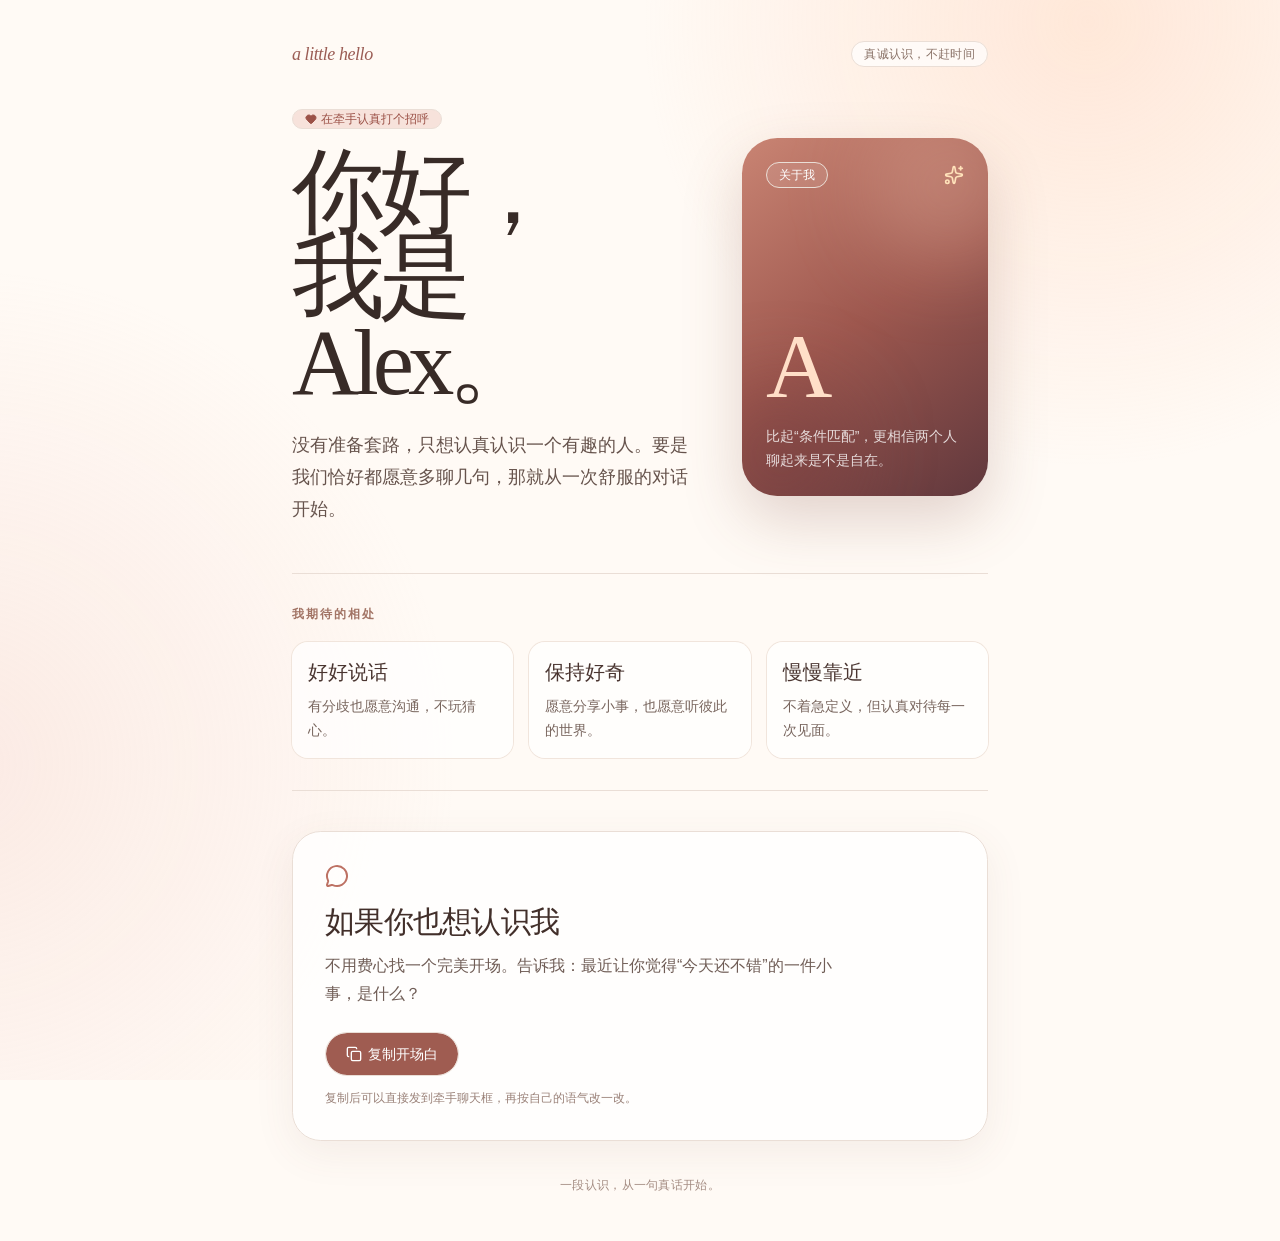
==== index.html @ 7ea87ba0 "Publish site" ====
<!DOCTYPE html><html lang="zh-CN"><head><meta charSet="utf-8"/><meta name="viewport" content="width=device-width, initial-scale=1"/><link rel="stylesheet" href="/_next/static/css/index.6KSo086b.css" data-rsc-css-href="/_next/static/css/index.6KSo086b.css" data-precedence="vite-rsc/importer-resources"/><link rel="modulepreload" fetchPriority="low" href="/_next/static/chunks/index-LUN27gOf.js"/><script src="/_next/static/chunks/rolldown-runtime-C60lm6uB.js" type="module" async=""></script><script src="/_next/static/chunks/framework-D_rUT4EX.js" type="module" async=""></script><link rel="modulepreload" href="/_next/static/chunks/layout-segment-context-BB_pu-b0.js" crossorigin=""/><link rel="modulepreload" href="/_next/static/chunks/page-BzUV1eLa.js" crossorigin=""/><title>认识一下 Alex</title><meta name="description" content="一个认真、轻松的自我介绍。"/><meta property="og:title" content="认识一下 Alex"/><meta property="og:description" content="没有套路，想从一次舒服的对话开始。"/><meta property="og:type" content="website"/><meta property="og:image" content="https://alexso1212.github.io/og.png"/><meta property="og:image:width" content="1726"/><meta property="og:image:height" content="911"/><meta property="og:image:alt" content="认识一下 Alex"/><meta name="twitter:card" content="summary_large_image"/><meta name="twitter:title" content="认识一下 Alex"/><meta name="twitter:description" content="没有套路，想从一次舒服的对话开始。"/><meta name="twitter:image" content="https://alexso1212.github.io/og.png"/><script>Object.assign(((self[Symbol.for("vinext.navigationRuntime")]??={bootstrap:{routeManifest:null},functions:{}}).bootstrap.rsc??={rsc:[]}),{params:{},nav:{"pathname":"/","searchParams":[]}})</script><link rel="modulepreload" href="/_next/static/chunks/index-LUN27gOf.js" />
</head><body><main class="min-h-screen overflow-x-hidden bg-[#fffaf5] text-[#2d2623]"><div class="page-glow" aria-hidden="true"></div><section class="relative mx-auto max-w-[760px] px-5 pb-12 pt-7 sm:px-8 sm:pt-10"><header class="mb-10 flex items-center justify-between"><span class="font-serif text-lg italic tracking-tight text-[#9b5d55]">a little hello</span><span class="rounded-full border border-[#eadbd1] bg-white/70 px-3 py-1 text-xs tracking-wide text-[#8b7368]">真诚认识，不赶时间</span></header><div class="intro-grid items-center gap-10"><div><span data-slot="badge" data-variant="default" class="group/badge inline-flex h-5 w-fit shrink-0 items-center justify-center gap-1 overflow-hidden rounded-4xl border py-0.5 text-xs font-medium whitespace-nowrap transition-all focus-visible:border-ring focus-visible:ring-[3px] focus-visible:ring-ring/50 has-data-[icon=inline-end]:pr-1.5 has-data-[icon=inline-start]:pl-1.5 aria-invalid:border-destructive aria-invalid:ring-destructive/20 dark:aria-invalid:ring-destructive/40 [&amp;&gt;svg]:pointer-events-none [&amp;&gt;svg]:size-3! [a]:hover:bg-primary/80 mb-5 border-[#e9d1c6] bg-[#f7e2db] px-3 text-[#9b5147] shadow-none hover:bg-[#f7e2db]"><svg xmlns="http://www.w3.org/2000/svg" width="24" height="24" viewBox="0 0 24 24" fill="none" stroke="currentColor" stroke-width="2" stroke-linecap="round" stroke-linejoin="round" class="lucide lucide-heart size-3 fill-current" aria-hidden="true"><path d="M2 9.5a5.5 5.5 0 0 1 9.591-3.676.56.56 0 0 0 .818 0A5.49 5.49 0 0 1 22 9.5c0 2.29-1.5 4-3 5.5l-5.492 5.313a2 2 0 0 1-3 .019L5 15c-1.5-1.5-3-3.2-3-5.5"></path></svg> 在牵手认真打个招呼</span><h1 class="font-serif text-[clamp(3.2rem,11vw,5.8rem)] leading-[0.92] tracking-[-0.065em] text-[#382b27]">你好，<br/>我是 Alex。</h1><p class="mt-6 max-w-md text-[17px] leading-8 text-[#66534c] sm:text-lg">没有准备套路，只想认真认识一个有趣的人。要是我们恰好都愿意多聊几句，那就从一次舒服的对话开始。</p></div><aside class="portrait-card relative mx-auto w-full max-w-[310px] overflow-hidden rounded-[2.2rem] p-6 text-white shadow-[0_24px_60px_rgba(123,71,59,0.22)]"><div class="absolute -right-10 -top-8 size-40 rounded-full bg-[#ffd4bc]/25 blur-2xl"></div><div class="absolute -bottom-8 -left-8 size-36 rounded-full bg-[#743b3c]/40 blur-2xl"></div><div class="relative flex min-h-[310px] flex-col justify-between"><div class="flex items-center justify-between"><span class="rounded-full border border-white/25 bg-white/10 px-3 py-1 text-xs">关于我</span><svg xmlns="http://www.w3.org/2000/svg" width="24" height="24" viewBox="0 0 24 24" fill="none" stroke="currentColor" stroke-width="2" stroke-linecap="round" stroke-linejoin="round" class="lucide lucide-sparkles size-5 text-[#ffe2ba]" aria-hidden="true"><path d="M11.017 2.814a1 1 0 0 1 1.966 0l1.051 5.558a2 2 0 0 0 1.594 1.594l5.558 1.051a1 1 0 0 1 0 1.966l-5.558 1.051a2 2 0 0 0-1.594 1.594l-1.051 5.558a1 1 0 0 1-1.966 0l-1.051-5.558a2 2 0 0 0-1.594-1.594l-5.558-1.051a1 1 0 0 1 0-1.966l5.558-1.051a2 2 0 0 0 1.594-1.594z"></path><path d="M20 2v4"></path><path d="M22 4h-4"></path><circle cx="4" cy="20" r="2"></circle></svg></div><div><span class="font-serif text-[92px] leading-none tracking-[-0.11em] text-[#ffdfc8]">A</span><p class="mt-3 max-w-[210px] text-sm leading-6 text-white/80">比起“条件匹配”，更相信两个人聊起来是不是自在。</p></div></div></aside></div><section class="mt-12 border-y border-[#eaded6] py-8" aria-label="我期待的关系"><p class="mb-5 text-xs font-semibold uppercase tracking-[0.16em] text-[#a27465]">我期待的相处</p><div class="grid gap-4 sm:grid-cols-3"><article class="rounded-2xl bg-white/70 p-4 ring-1 ring-[#f1e5dc]"><h2 class="font-serif text-xl text-[#4a3530]">好好说话</h2><p class="mt-2 text-sm leading-6 text-[#79665e]">有分歧也愿意沟通，不玩猜心。</p></article><article class="rounded-2xl bg-white/70 p-4 ring-1 ring-[#f1e5dc]"><h2 class="font-serif text-xl text-[#4a3530]">保持好奇</h2><p class="mt-2 text-sm leading-6 text-[#79665e]">愿意分享小事，也愿意听彼此的世界。</p></article><article class="rounded-2xl bg-white/70 p-4 ring-1 ring-[#f1e5dc]"><h2 class="font-serif text-xl text-[#4a3530]">慢慢靠近</h2><p class="mt-2 text-sm leading-6 text-[#79665e]">不着急定义，但认真对待每一次见面。</p></article></div></section><section class="mt-10 rounded-[1.8rem] border border-[#ead8cc] bg-white/80 p-6 shadow-[0_12px_40px_rgba(120,78,61,0.08)] sm:p-8"><svg xmlns="http://www.w3.org/2000/svg" width="24" height="24" viewBox="0 0 24 24" fill="none" stroke="currentColor" stroke-width="2" stroke-linecap="round" stroke-linejoin="round" class="lucide lucide-message-circle size-6 text-[#bd7163]" aria-hidden="true"><path d="M2.992 16.342a2 2 0 0 1 .094 1.167l-1.065 3.29a1 1 0 0 0 1.236 1.168l3.413-.998a2 2 0 0 1 1.099.092 10 10 0 1 0-4.777-4.719"></path></svg><h2 class="mt-4 font-serif text-3xl tracking-tight text-[#422f2a]">如果你也想认识我</h2><p class="mt-3 max-w-lg leading-7 text-[#705d56]">不用费心找一个完美开场。告诉我：最近让你觉得“今天还不错”的一件小事，是什么？</p><button type="button" tabindex="0" data-slot="button" class="group/button inline-flex shrink-0 items-center justify-center border border-transparent bg-clip-padding text-sm font-medium whitespace-nowrap transition-all outline-none select-none focus-visible:border-ring focus-visible:ring-3 focus-visible:ring-ring/50 active:not-aria-[haspopup]:translate-y-px disabled:pointer-events-none disabled:opacity-50 aria-invalid:border-destructive aria-invalid:ring-3 aria-invalid:ring-destructive/20 dark:aria-invalid:border-destructive/50 dark:aria-invalid:ring-destructive/40 [&amp;_svg]:pointer-events-none [&amp;_svg]:shrink-0 [&amp;_svg:not([class*=&#x27;size-&#x27;])]:size-4 gap-1.5 has-data-[icon=inline-end]:pr-2 has-data-[icon=inline-start]:pl-2 mt-6 h-11 rounded-full bg-[#9f5c51] px-5 text-white hover:bg-[#84483f]"><svg xmlns="http://www.w3.org/2000/svg" width="24" height="24" viewBox="0 0 24 24" fill="none" stroke="currentColor" stroke-width="2" stroke-linecap="round" stroke-linejoin="round" class="lucide lucide-copy" aria-hidden="true"><rect width="14" height="14" x="8" y="8" rx="2" ry="2"></rect><path d="M4 16c-1.1 0-2-.9-2-2V4c0-1.1.9-2 2-2h10c1.1 0 2 .9 2 2"></path></svg>复制开场白</button><p class="mt-3 text-xs leading-5 text-[#9a8178]">复制后可以直接发到牵手聊天框，再按自己的语气改一改。</p></section><footer class="pt-9 text-center text-xs tracking-wide text-[#a48c82]">一段认识，从一句真话开始。</footer></section></main><script type="module" src="/_next/static/chunks/index-LUN27gOf.js" id="_R_" async=""></script><script>((self[Symbol.for("vinext.navigationRuntime")]??={bootstrap:{routeManifest:null},functions:{}}).bootstrap.rsc??={rsc:[]}).rsc.push("2:I[\"8c0f216c4604\",[],\"Children\",1]\n")</script><script>((self[Symbol.for("vinext.navigationRuntime")]??={bootstrap:{routeManifest:null},functions:{}}).bootstrap.rsc??={rsc:[]}).rsc.push("3:I[\"593f344dc510\",[],\"GlobalErrorBoundary\",1]\n")</script><script>((self[Symbol.for("vinext.navigationRuntime")]??={bootstrap:{routeManifest:null},functions:{}}).bootstrap.rsc??={rsc:[]}).rsc.push("4:I[\"0b874ad30386\",[],\"default\",1]\n")</script><script>((self[Symbol.for("vinext.navigationRuntime")]??={bootstrap:{routeManifest:null},functions:{}}).bootstrap.rsc??={rsc:[]}).rsc.push("5:I[\"593f344dc510\",[],\"ErrorBoundary\",1]\n")</script><script>((self[Symbol.for("vinext.navigationRuntime")]??={bootstrap:{routeManifest:null},functions:{}}).bootstrap.rsc??={rsc:[]}).rsc.push("6:I[\"15c18cfaeeff\",[],\"LayoutSegmentProvider\",1]\n")</script><script>((self[Symbol.for("vinext.navigationRuntime")]??={bootstrap:{routeManifest:null},functions:{}}).bootstrap.rsc??={rsc:[]}).rsc.push("7:I[\"8c0f216c4604\",[],\"Slot\",1]\n")</script><script>((self[Symbol.for("vinext.navigationRuntime")]??={bootstrap:{routeManifest:null},functions:{}}).bootstrap.rsc??={rsc:[]}).rsc.push("8:I[\"593f344dc510\",[],\"NotFoundBoundary\",1]\n")</script><script>((self[Symbol.for("vinext.navigationRuntime")]??={bootstrap:{routeManifest:null},functions:{}}).bootstrap.rsc??={rsc:[]}).rsc.push("9:I[\"9276801271d6\",[],\"AppRouterScrollTarget\",1]\n")</script><script>((self[Symbol.for("vinext.navigationRuntime")]??={bootstrap:{routeManifest:null},functions:{}}).bootstrap.rsc??={rsc:[]}).rsc.push("a:I[\"593f344dc510\",[],\"RedirectBoundary\",1]\n")</script><script>((self[Symbol.for("vinext.navigationRuntime")]??={bootstrap:{routeManifest:null},functions:{}}).bootstrap.rsc??={rsc:[]}).rsc.push(":HL[\"/_next/static/css/index.6KSo086b.css\",\"style\"     ]\n")</script><script>((self[Symbol.for("vinext.navigationRuntime")]??={bootstrap:{routeManifest:null},functions:{}}).bootstrap.rsc??={rsc:[]}).rsc.push("0:{\"page:/\":\"$L1\",\"layout:/\":[[[\"$\",\"link\",\"css:/_next/static/css/index.6KSo086b.css\",{\"rel\":\"stylesheet\",\"precedence\":\"vite-rsc/importer-resources\",\"href\":\"/_next/static/css/index.6KSo086b.css\",\"data-rsc-css-href\":\"/_next/static/css/index.6KSo086b.css\"}],\"$undefined\"],[\"$\",\"html\",null,{\"lang\":\"zh-CN\",\"children\":[\"$\",\"body\",null,{\"children\":[\"$\",\"$L2\",null,{}]}]}]],\"route:/\":[[[\"$\",\"meta\",null,{\"charSet\":\"utf-8\"}],[[\"$\",\"title\",\"0\",{\"children\":\"认识一下 Alex\"}],[\"$\",\"meta\",\"1\",{\"name\":\"description\",\"content\":\"一个认真、轻松的自我介绍。\"}],[\"$\",\"meta\",\"2\",{\"property\":\"og:title\",\"content\":\"认识一下 Alex\"}],[\"$\",\"meta\",\"3\",{\"property\":\"og:description\",\"content\":\"没有套路，想从一次舒服的对话开始。\"}],[\"$\",\"meta\",\"4\",{\"property\":\"og:type\",\"content\":\"website\"}],[\"$\",\"meta\",\"5\",{\"property\":\"og:image\",\"content\":\"https://alexso1212.github.io/og.png\"}],[\"$\",\"meta\",\"6\",{\"property\":\"og:image:width\",\"content\":\"1726\"}],[\"$\",\"meta\",\"7\",{\"property\":\"og:image:height\",\"content\":\"911\"}],[\"$\",\"meta\",\"8\",{\"property\":\"og:image:alt\",\"content\":\"认识一下 Alex\"}],[\"$\",\"meta\",\"9\",{\"name\":\"twitter:card\",\"content\":\"summary_large_image\"}],[\"$\",\"meta\",\"10\",{\"name\":\"twitter:title\",\"content\":\"认识一下 Alex\"}],[\"$\",\"meta\",\"11\",{\"name\":\"twitter:description\",\"content\":\"没有套路，想从一次舒服的对话开始。\"}],[\"$\",\"meta\",\"12\",{\"name\":\"twitter:image\",\"content\":\"https://alexso1212.github.io/og.png\"}]],[[\"$\",\"meta\",\"0\",{\"name\":\"viewport\",\"content\":\"width=device-width, initial-scale=1\"}]]],[\"$\",\"$L3\",null,{\"fallback\":\"$4\",\"children\":[\"$\",\"$L5\",null,{\"fallback\":\"$4\",\"children\":[\"$\",\"$L6\",null,{\"providerId\":\"layout:/\",\"segmentMap\":{\"children\":[]},\"children\":[\"$\",\"$L7\",null,{\"id\":\"layout:/\",\"parallelSlots\":\"$undefined\",\"children\":[\"$\",\"$L8\",null,{\"resetKey\":\"\",\"fallback\":[[\"$\",\"title\",null,{\"children\":\"404: This page could not be found.\"}],[\"$\",\"div\",null,{\"style\":{\"fontFamily\":\"system-ui,\\\"Segoe UI\\\",Roboto,Helvetica,Arial,sans-serif,\\\"Apple Color Emoji\\\",\\\"Segoe UI Emoji\\\"\",\"height\":\"100vh\",\"textAlign\":\"center\",\"display\":\"flex\",\"flexDirection\":\"column\",\"alignItems\":\"center\",\"justifyContent\":\"center\"},\"children\":[\"$\",\"div\",null,{\"children\":[[\"$\",\"style\",null,{\"dangerouslySetInnerHTML\":{\"__html\":\"body{color:#000;background:#fff;margin:0}.next-error-h1{border-right:1px solid rgba(0,0,0,.3)}@media (prefers-color-scheme:dark){body{color:#fff;background:#000}.next-error-h1{border-right:1px solid rgba(255,255,255,.3)}}\"}}],[\"$\",\"h1\",null,{\"className\":\"next-error-h1\",\"style\":{\"display\":\"inline-block\",\"margin\":\"0 20px 0 0\",\"padding\":\"0 23px 0 0\",\"fontSize\":24,\"fontWeight\":500,\"verticalAlign\":\"top\",\"lineHeight\":\"49px\"},\"children\":404}],[\"$\",\"div\",null,{\"style\":{\"display\":\"inline-block\"},\"children\":[\"$\",\"h2\",null,{\"style\":{\"fontSize\":14,\"fontWeight\":400,\"lineHeight\":\"49px\",\"margin\":0},\"children\":\"This page could not be found.\"}]}]]}]}]],\"children\":[\"$\",\"$L9\",null,{\"children\":[\"$\",\"$La\",null,{\"children\":[[\"$\",\"$L6\",null,{\"providerId\":\"page:/\",\"segmentMap\":{\"children\":[\"__PAGE__\"]},\"children\":[\"$\",\"$L7\",null,{\"id\":\"page:/\"}]}],null]}]}]}]}]}]}]}],null,null],\"__route\":\"route:/\",\"__interceptionContext\":null,\"__layoutIds\":[\"layout:/\"],\"__rootLayout\":\"/\",\"__bfcacheSegmentIdentities\":{\"layout:/\":\"[\\\"layout\\\",\\\"layout:/\\\",\\\"root-boundary:/\\\",\\\"\\\"]\",\"page:/\":\"[\\\"page\\\",\\\"page:/\\\",\\\"root-boundary:/\\\",\\\"\\\"]\"},\"__srcPage\":[\"page\"],\"__layoutFlags\":{\"layout:/\":\"s\"},\"__artifactCompatibility\":{\"schemaVersion\":1,\"graphVersion\":\"app-route-graph:1177fd80f83fa7b0\",\"deploymentVersion\":\"806be3f7-a3af-4de4-ac11-a6abe463599f\",\"appElementsSchemaVersion\":1,\"rscPayloadSchemaVersion\":1,\"rootBoundaryId\":\"/\",\"renderEpoch\":null}}\n")</script><script>((self[Symbol.for("vinext.navigationRuntime")]??={bootstrap:{routeManifest:null},functions:{}}).bootstrap.rsc??={rsc:[]}).rsc.push("b:I[\"6efdf509a785\",[],\"default\",1]\n")</script><script>((self[Symbol.for("vinext.navigationRuntime")]??={bootstrap:{routeManifest:null},functions:{}}).bootstrap.rsc??={rsc:[]}).rsc.push("1:[\"$\",\"$Lb\",null,{\"params\":\"$@c\",\"searchParams\":\"$@d\"}]\n")</script><script>((self[Symbol.for("vinext.navigationRuntime")]??={bootstrap:{routeManifest:null},functions:{}}).bootstrap.rsc??={rsc:[]}).rsc.push("c:{}\n")</script><script>((self[Symbol.for("vinext.navigationRuntime")]??={bootstrap:{routeManifest:null},functions:{}}).bootstrap.rsc??={rsc:[]}).rsc.push("d:{}\n")</script><script>Object.assign(((self[Symbol.for("vinext.navigationRuntime")]??={bootstrap:{routeManifest:null},functions:{}}).bootstrap.rsc??={rsc:[]}),{"initialCacheKind":"dynamic"});((self[Symbol.for("vinext.navigationRuntime")]??={bootstrap:{routeManifest:null},functions:{}}).bootstrap.rsc??={rsc:[]}).done=true</script></body></html>
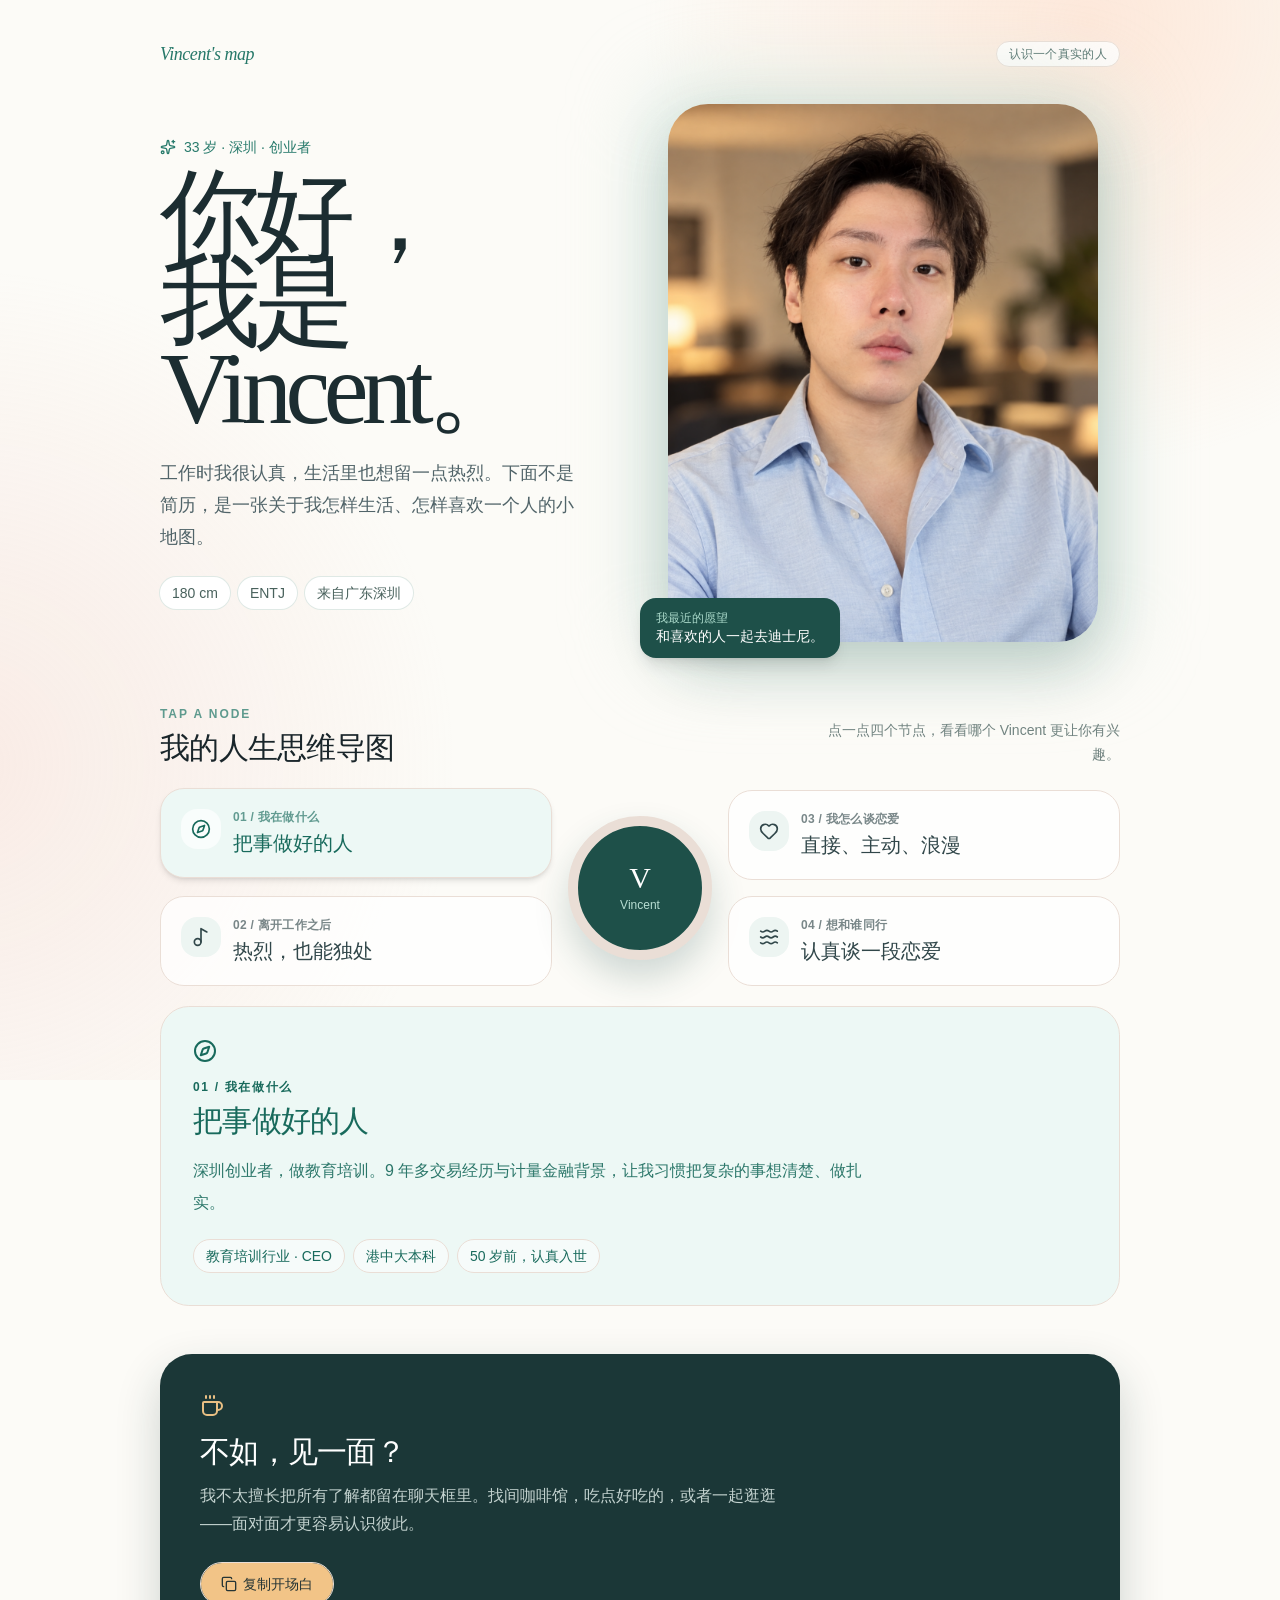
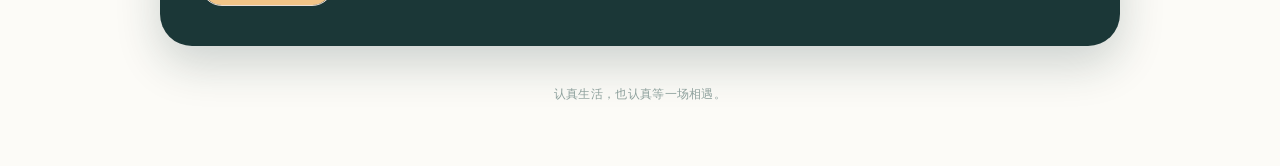
==== commit f3f7b9c7: "Update Vincent introduction map" ====
--- a/index.html
+++ b/index.html
@@ -1,2 +1,2 @@
-<!DOCTYPE html><html lang="zh-CN"><head><meta charSet="utf-8"/><meta name="viewport" content="width=device-width, initial-scale=1"/><link rel="stylesheet" href="/_next/static/css/index.6KSo086b.css" data-rsc-css-href="/_next/static/css/index.6KSo086b.css" data-precedence="vite-rsc/importer-resources"/><link rel="modulepreload" fetchPriority="low" href="/_next/static/chunks/index-LUN27gOf.js"/><script src="/_next/static/chunks/rolldown-runtime-C60lm6uB.js" type="module" async=""></script><script src="/_next/static/chunks/framework-D_rUT4EX.js" type="module" async=""></script><link rel="modulepreload" href="/_next/static/chunks/layout-segment-context-BB_pu-b0.js" crossorigin=""/><link rel="modulepreload" href="/_next/static/chunks/page-BzUV1eLa.js" crossorigin=""/><title>认识一下 Alex</title><meta name="description" content="一个认真、轻松的自我介绍。"/><meta property="og:title" content="认识一下 Alex"/><meta property="og:description" content="没有套路，想从一次舒服的对话开始。"/><meta property="og:type" content="website"/><meta property="og:image" content="https://alexso1212.github.io/og.png"/><meta property="og:image:width" content="1726"/><meta property="og:image:height" content="911"/><meta property="og:image:alt" content="认识一下 Alex"/><meta name="twitter:card" content="summary_large_image"/><meta name="twitter:title" content="认识一下 Alex"/><meta name="twitter:description" content="没有套路，想从一次舒服的对话开始。"/><meta name="twitter:image" content="https://alexso1212.github.io/og.png"/><script>Object.assign(((self[Symbol.for("vinext.navigationRuntime")]??={bootstrap:{routeManifest:null},functions:{}}).bootstrap.rsc??={rsc:[]}),{params:{},nav:{"pathname":"/","searchParams":[]}})</script><link rel="modulepreload" href="/_next/static/chunks/index-LUN27gOf.js" />
-</head><body><main class="min-h-screen overflow-x-hidden bg-[#fffaf5] text-[#2d2623]"><div class="page-glow" aria-hidden="true"></div><section class="relative mx-auto max-w-[760px] px-5 pb-12 pt-7 sm:px-8 sm:pt-10"><header class="mb-10 flex items-center justify-between"><span class="font-serif text-lg italic tracking-tight text-[#9b5d55]">a little hello</span><span class="rounded-full border border-[#eadbd1] bg-white/70 px-3 py-1 text-xs tracking-wide text-[#8b7368]">真诚认识，不赶时间</span></header><div class="intro-grid items-center gap-10"><div><span data-slot="badge" data-variant="default" class="group/badge inline-flex h-5 w-fit shrink-0 items-center justify-center gap-1 overflow-hidden rounded-4xl border py-0.5 text-xs font-medium whitespace-nowrap transition-all focus-visible:border-ring focus-visible:ring-[3px] focus-visible:ring-ring/50 has-data-[icon=inline-end]:pr-1.5 has-data-[icon=inline-start]:pl-1.5 aria-invalid:border-destructive aria-invalid:ring-destructive/20 dark:aria-invalid:ring-destructive/40 [&amp;&gt;svg]:pointer-events-none [&amp;&gt;svg]:size-3! [a]:hover:bg-primary/80 mb-5 border-[#e9d1c6] bg-[#f7e2db] px-3 text-[#9b5147] shadow-none hover:bg-[#f7e2db]"><svg xmlns="http://www.w3.org/2000/svg" width="24" height="24" viewBox="0 0 24 24" fill="none" stroke="currentColor" stroke-width="2" stroke-linecap="round" stroke-linejoin="round" class="lucide lucide-heart size-3 fill-current" aria-hidden="true"><path d="M2 9.5a5.5 5.5 0 0 1 9.591-3.676.56.56 0 0 0 .818 0A5.49 5.49 0 0 1 22 9.5c0 2.29-1.5 4-3 5.5l-5.492 5.313a2 2 0 0 1-3 .019L5 15c-1.5-1.5-3-3.2-3-5.5"></path></svg> 在牵手认真打个招呼</span><h1 class="font-serif text-[clamp(3.2rem,11vw,5.8rem)] leading-[0.92] tracking-[-0.065em] text-[#382b27]">你好，<br/>我是 Alex。</h1><p class="mt-6 max-w-md text-[17px] leading-8 text-[#66534c] sm:text-lg">没有准备套路，只想认真认识一个有趣的人。要是我们恰好都愿意多聊几句，那就从一次舒服的对话开始。</p></div><aside class="portrait-card relative mx-auto w-full max-w-[310px] overflow-hidden rounded-[2.2rem] p-6 text-white shadow-[0_24px_60px_rgba(123,71,59,0.22)]"><div class="absolute -right-10 -top-8 size-40 rounded-full bg-[#ffd4bc]/25 blur-2xl"></div><div class="absolute -bottom-8 -left-8 size-36 rounded-full bg-[#743b3c]/40 blur-2xl"></div><div class="relative flex min-h-[310px] flex-col justify-between"><div class="flex items-center justify-between"><span class="rounded-full border border-white/25 bg-white/10 px-3 py-1 text-xs">关于我</span><svg xmlns="http://www.w3.org/2000/svg" width="24" height="24" viewBox="0 0 24 24" fill="none" stroke="currentColor" stroke-width="2" stroke-linecap="round" stroke-linejoin="round" class="lucide lucide-sparkles size-5 text-[#ffe2ba]" aria-hidden="true"><path d="M11.017 2.814a1 1 0 0 1 1.966 0l1.051 5.558a2 2 0 0 0 1.594 1.594l5.558 1.051a1 1 0 0 1 0 1.966l-5.558 1.051a2 2 0 0 0-1.594 1.594l-1.051 5.558a1 1 0 0 1-1.966 0l-1.051-5.558a2 2 0 0 0-1.594-1.594l-5.558-1.051a1 1 0 0 1 0-1.966l5.558-1.051a2 2 0 0 0 1.594-1.594z"></path><path d="M20 2v4"></path><path d="M22 4h-4"></path><circle cx="4" cy="20" r="2"></circle></svg></div><div><span class="font-serif text-[92px] leading-none tracking-[-0.11em] text-[#ffdfc8]">A</span><p class="mt-3 max-w-[210px] text-sm leading-6 text-white/80">比起“条件匹配”，更相信两个人聊起来是不是自在。</p></div></div></aside></div><section class="mt-12 border-y border-[#eaded6] py-8" aria-label="我期待的关系"><p class="mb-5 text-xs font-semibold uppercase tracking-[0.16em] text-[#a27465]">我期待的相处</p><div class="grid gap-4 sm:grid-cols-3"><article class="rounded-2xl bg-white/70 p-4 ring-1 ring-[#f1e5dc]"><h2 class="font-serif text-xl text-[#4a3530]">好好说话</h2><p class="mt-2 text-sm leading-6 text-[#79665e]">有分歧也愿意沟通，不玩猜心。</p></article><article class="rounded-2xl bg-white/70 p-4 ring-1 ring-[#f1e5dc]"><h2 class="font-serif text-xl text-[#4a3530]">保持好奇</h2><p class="mt-2 text-sm leading-6 text-[#79665e]">愿意分享小事，也愿意听彼此的世界。</p></article><article class="rounded-2xl bg-white/70 p-4 ring-1 ring-[#f1e5dc]"><h2 class="font-serif text-xl text-[#4a3530]">慢慢靠近</h2><p class="mt-2 text-sm leading-6 text-[#79665e]">不着急定义，但认真对待每一次见面。</p></article></div></section><section class="mt-10 rounded-[1.8rem] border border-[#ead8cc] bg-white/80 p-6 shadow-[0_12px_40px_rgba(120,78,61,0.08)] sm:p-8"><svg xmlns="http://www.w3.org/2000/svg" width="24" height="24" viewBox="0 0 24 24" fill="none" stroke="currentColor" stroke-width="2" stroke-linecap="round" stroke-linejoin="round" class="lucide lucide-message-circle size-6 text-[#bd7163]" aria-hidden="true"><path d="M2.992 16.342a2 2 0 0 1 .094 1.167l-1.065 3.29a1 1 0 0 0 1.236 1.168l3.413-.998a2 2 0 0 1 1.099.092 10 10 0 1 0-4.777-4.719"></path></svg><h2 class="mt-4 font-serif text-3xl tracking-tight text-[#422f2a]">如果你也想认识我</h2><p class="mt-3 max-w-lg leading-7 text-[#705d56]">不用费心找一个完美开场。告诉我：最近让你觉得“今天还不错”的一件小事，是什么？</p><button type="button" tabindex="0" data-slot="button" class="group/button inline-flex shrink-0 items-center justify-center border border-transparent bg-clip-padding text-sm font-medium whitespace-nowrap transition-all outline-none select-none focus-visible:border-ring focus-visible:ring-3 focus-visible:ring-ring/50 active:not-aria-[haspopup]:translate-y-px disabled:pointer-events-none disabled:opacity-50 aria-invalid:border-destructive aria-invalid:ring-3 aria-invalid:ring-destructive/20 dark:aria-invalid:border-destructive/50 dark:aria-invalid:ring-destructive/40 [&amp;_svg]:pointer-events-none [&amp;_svg]:shrink-0 [&amp;_svg:not([class*=&#x27;size-&#x27;])]:size-4 gap-1.5 has-data-[icon=inline-end]:pr-2 has-data-[icon=inline-start]:pl-2 mt-6 h-11 rounded-full bg-[#9f5c51] px-5 text-white hover:bg-[#84483f]"><svg xmlns="http://www.w3.org/2000/svg" width="24" height="24" viewBox="0 0 24 24" fill="none" stroke="currentColor" stroke-width="2" stroke-linecap="round" stroke-linejoin="round" class="lucide lucide-copy" aria-hidden="true"><rect width="14" height="14" x="8" y="8" rx="2" ry="2"></rect><path d="M4 16c-1.1 0-2-.9-2-2V4c0-1.1.9-2 2-2h10c1.1 0 2 .9 2 2"></path></svg>复制开场白</button><p class="mt-3 text-xs leading-5 text-[#9a8178]">复制后可以直接发到牵手聊天框，再按自己的语气改一改。</p></section><footer class="pt-9 text-center text-xs tracking-wide text-[#a48c82]">一段认识，从一句真话开始。</footer></section></main><script type="module" src="/_next/static/chunks/index-LUN27gOf.js" id="_R_" async=""></script><script>((self[Symbol.for("vinext.navigationRuntime")]??={bootstrap:{routeManifest:null},functions:{}}).bootstrap.rsc??={rsc:[]}).rsc.push("2:I[\"8c0f216c4604\",[],\"Children\",1]\n")</script><script>((self[Symbol.for("vinext.navigationRuntime")]??={bootstrap:{routeManifest:null},functions:{}}).bootstrap.rsc??={rsc:[]}).rsc.push("3:I[\"593f344dc510\",[],\"GlobalErrorBoundary\",1]\n")</script><script>((self[Symbol.for("vinext.navigationRuntime")]??={bootstrap:{routeManifest:null},functions:{}}).bootstrap.rsc??={rsc:[]}).rsc.push("4:I[\"0b874ad30386\",[],\"default\",1]\n")</script><script>((self[Symbol.for("vinext.navigationRuntime")]??={bootstrap:{routeManifest:null},functions:{}}).bootstrap.rsc??={rsc:[]}).rsc.push("5:I[\"593f344dc510\",[],\"ErrorBoundary\",1]\n")</script><script>((self[Symbol.for("vinext.navigationRuntime")]??={bootstrap:{routeManifest:null},functions:{}}).bootstrap.rsc??={rsc:[]}).rsc.push("6:I[\"15c18cfaeeff\",[],\"LayoutSegmentProvider\",1]\n")</script><script>((self[Symbol.for("vinext.navigationRuntime")]??={bootstrap:{routeManifest:null},functions:{}}).bootstrap.rsc??={rsc:[]}).rsc.push("7:I[\"8c0f216c4604\",[],\"Slot\",1]\n")</script><script>((self[Symbol.for("vinext.navigationRuntime")]??={bootstrap:{routeManifest:null},functions:{}}).bootstrap.rsc??={rsc:[]}).rsc.push("8:I[\"593f344dc510\",[],\"NotFoundBoundary\",1]\n")</script><script>((self[Symbol.for("vinext.navigationRuntime")]??={bootstrap:{routeManifest:null},functions:{}}).bootstrap.rsc??={rsc:[]}).rsc.push("9:I[\"9276801271d6\",[],\"AppRouterScrollTarget\",1]\n")</script><script>((self[Symbol.for("vinext.navigationRuntime")]??={bootstrap:{routeManifest:null},functions:{}}).bootstrap.rsc??={rsc:[]}).rsc.push("a:I[\"593f344dc510\",[],\"RedirectBoundary\",1]\n")</script><script>((self[Symbol.for("vinext.navigationRuntime")]??={bootstrap:{routeManifest:null},functions:{}}).bootstrap.rsc??={rsc:[]}).rsc.push(":HL[\"/_next/static/css/index.6KSo086b.css\",\"style\"     ]\n")</script><script>((self[Symbol.for("vinext.navigationRuntime")]??={bootstrap:{routeManifest:null},functions:{}}).bootstrap.rsc??={rsc:[]}).rsc.push("0:{\"page:/\":\"$L1\",\"layout:/\":[[[\"$\",\"link\",\"css:/_next/static/css/index.6KSo086b.css\",{\"rel\":\"stylesheet\",\"precedence\":\"vite-rsc/importer-resources\",\"href\":\"/_next/static/css/index.6KSo086b.css\",\"data-rsc-css-href\":\"/_next/static/css/index.6KSo086b.css\"}],\"$undefined\"],[\"$\",\"html\",null,{\"lang\":\"zh-CN\",\"children\":[\"$\",\"body\",null,{\"children\":[\"$\",\"$L2\",null,{}]}]}]],\"route:/\":[[[\"$\",\"meta\",null,{\"charSet\":\"utf-8\"}],[[\"$\",\"title\",\"0\",{\"children\":\"认识一下 Alex\"}],[\"$\",\"meta\",\"1\",{\"name\":\"description\",\"content\":\"一个认真、轻松的自我介绍。\"}],[\"$\",\"meta\",\"2\",{\"property\":\"og:title\",\"content\":\"认识一下 Alex\"}],[\"$\",\"meta\",\"3\",{\"property\":\"og:description\",\"content\":\"没有套路，想从一次舒服的对话开始。\"}],[\"$\",\"meta\",\"4\",{\"property\":\"og:type\",\"content\":\"website\"}],[\"$\",\"meta\",\"5\",{\"property\":\"og:image\",\"content\":\"https://alexso1212.github.io/og.png\"}],[\"$\",\"meta\",\"6\",{\"property\":\"og:image:width\",\"content\":\"1726\"}],[\"$\",\"meta\",\"7\",{\"property\":\"og:image:height\",\"content\":\"911\"}],[\"$\",\"meta\",\"8\",{\"property\":\"og:image:alt\",\"content\":\"认识一下 Alex\"}],[\"$\",\"meta\",\"9\",{\"name\":\"twitter:card\",\"content\":\"summary_large_image\"}],[\"$\",\"meta\",\"10\",{\"name\":\"twitter:title\",\"content\":\"认识一下 Alex\"}],[\"$\",\"meta\",\"11\",{\"name\":\"twitter:description\",\"content\":\"没有套路，想从一次舒服的对话开始。\"}],[\"$\",\"meta\",\"12\",{\"name\":\"twitter:image\",\"content\":\"https://alexso1212.github.io/og.png\"}]],[[\"$\",\"meta\",\"0\",{\"name\":\"viewport\",\"content\":\"width=device-width, initial-scale=1\"}]]],[\"$\",\"$L3\",null,{\"fallback\":\"$4\",\"children\":[\"$\",\"$L5\",null,{\"fallback\":\"$4\",\"children\":[\"$\",\"$L6\",null,{\"providerId\":\"layout:/\",\"segmentMap\":{\"children\":[]},\"children\":[\"$\",\"$L7\",null,{\"id\":\"layout:/\",\"parallelSlots\":\"$undefined\",\"children\":[\"$\",\"$L8\",null,{\"resetKey\":\"\",\"fallback\":[[\"$\",\"title\",null,{\"children\":\"404: This page could not be found.\"}],[\"$\",\"div\",null,{\"style\":{\"fontFamily\":\"system-ui,\\\"Segoe UI\\\",Roboto,Helvetica,Arial,sans-serif,\\\"Apple Color Emoji\\\",\\\"Segoe UI Emoji\\\"\",\"height\":\"100vh\",\"textAlign\":\"center\",\"display\":\"flex\",\"flexDirection\":\"column\",\"alignItems\":\"center\",\"justifyContent\":\"center\"},\"children\":[\"$\",\"div\",null,{\"children\":[[\"$\",\"style\",null,{\"dangerouslySetInnerHTML\":{\"__html\":\"body{color:#000;background:#fff;margin:0}.next-error-h1{border-right:1px solid rgba(0,0,0,.3)}@media (prefers-color-scheme:dark){body{color:#fff;background:#000}.next-error-h1{border-right:1px solid rgba(255,255,255,.3)}}\"}}],[\"$\",\"h1\",null,{\"className\":\"next-error-h1\",\"style\":{\"display\":\"inline-block\",\"margin\":\"0 20px 0 0\",\"padding\":\"0 23px 0 0\",\"fontSize\":24,\"fontWeight\":500,\"verticalAlign\":\"top\",\"lineHeight\":\"49px\"},\"children\":404}],[\"$\",\"div\",null,{\"style\":{\"display\":\"inline-block\"},\"children\":[\"$\",\"h2\",null,{\"style\":{\"fontSize\":14,\"fontWeight\":400,\"lineHeight\":\"49px\",\"margin\":0},\"children\":\"This page could not be found.\"}]}]]}]}]],\"children\":[\"$\",\"$L9\",null,{\"children\":[\"$\",\"$La\",null,{\"children\":[[\"$\",\"$L6\",null,{\"providerId\":\"page:/\",\"segmentMap\":{\"children\":[\"__PAGE__\"]},\"children\":[\"$\",\"$L7\",null,{\"id\":\"page:/\"}]}],null]}]}]}]}]}]}]}],null,null],\"__route\":\"route:/\",\"__interceptionContext\":null,\"__layoutIds\":[\"layout:/\"],\"__rootLayout\":\"/\",\"__bfcacheSegmentIdentities\":{\"layout:/\":\"[\\\"layout\\\",\\\"layout:/\\\",\\\"root-boundary:/\\\",\\\"\\\"]\",\"page:/\":\"[\\\"page\\\",\\\"page:/\\\",\\\"root-boundary:/\\\",\\\"\\\"]\"},\"__srcPage\":[\"page\"],\"__layoutFlags\":{\"layout:/\":\"s\"},\"__artifactCompatibility\":{\"schemaVersion\":1,\"graphVersion\":\"app-route-graph:1177fd80f83fa7b0\",\"deploymentVersion\":\"806be3f7-a3af-4de4-ac11-a6abe463599f\",\"appElementsSchemaVersion\":1,\"rscPayloadSchemaVersion\":1,\"rootBoundaryId\":\"/\",\"renderEpoch\":null}}\n")</script><script>((self[Symbol.for("vinext.navigationRuntime")]??={bootstrap:{routeManifest:null},functions:{}}).bootstrap.rsc??={rsc:[]}).rsc.push("b:I[\"6efdf509a785\",[],\"default\",1]\n")</script><script>((self[Symbol.for("vinext.navigationRuntime")]??={bootstrap:{routeManifest:null},functions:{}}).bootstrap.rsc??={rsc:[]}).rsc.push("1:[\"$\",\"$Lb\",null,{\"params\":\"$@c\",\"searchParams\":\"$@d\"}]\n")</script><script>((self[Symbol.for("vinext.navigationRuntime")]??={bootstrap:{routeManifest:null},functions:{}}).bootstrap.rsc??={rsc:[]}).rsc.push("c:{}\n")</script><script>((self[Symbol.for("vinext.navigationRuntime")]??={bootstrap:{routeManifest:null},functions:{}}).bootstrap.rsc??={rsc:[]}).rsc.push("d:{}\n")</script><script>Object.assign(((self[Symbol.for("vinext.navigationRuntime")]??={bootstrap:{routeManifest:null},functions:{}}).bootstrap.rsc??={rsc:[]}),{"initialCacheKind":"dynamic"});((self[Symbol.for("vinext.navigationRuntime")]??={bootstrap:{routeManifest:null},functions:{}}).bootstrap.rsc??={rsc:[]}).done=true</script></body></html>+<!DOCTYPE html><html lang="zh-CN"><head><meta charSet="utf-8"/><meta name="viewport" content="width=device-width, initial-scale=1"/><link rel="stylesheet" href="/_next/static/css/index.DBWLMFvb.css" data-rsc-css-href="/_next/static/css/index.DBWLMFvb.css" data-precedence="vite-rsc/importer-resources"/><link rel="modulepreload" fetchPriority="low" href="/_next/static/chunks/index-CI1D5Wzd.js"/><script src="/_next/static/chunks/rolldown-runtime-C60lm6uB.js" type="module" async=""></script><script src="/_next/static/chunks/framework-D_rUT4EX.js" type="module" async=""></script><link rel="modulepreload" href="/_next/static/chunks/layout-segment-context-Db1qMVxT.js" crossorigin=""/><link rel="modulepreload" href="/_next/static/chunks/page-Cky7B3n1.js" crossorigin=""/><title>认识一下 Vincent</title><meta name="description" content="一张关于 Vincent 怎样生活、怎样喜欢一个人的小地图。"/><meta property="og:title" content="认识一下 Vincent"/><meta property="og:description" content="认真生活，也认真等一场相遇。"/><meta property="og:type" content="website"/><meta property="og:image" content="https://alexso1212.github.io/og.png"/><meta property="og:image:width" content="1726"/><meta property="og:image:height" content="911"/><meta property="og:image:alt" content="认识一下 Vincent"/><meta name="twitter:card" content="summary_large_image"/><meta name="twitter:title" content="认识一下 Vincent"/><meta name="twitter:description" content="认真生活，也认真等一场相遇。"/><meta name="twitter:image" content="https://alexso1212.github.io/og.png"/><script>Object.assign(((self[Symbol.for("vinext.navigationRuntime")]??={bootstrap:{routeManifest:null},functions:{}}).bootstrap.rsc??={rsc:[]}),{params:{},nav:{"pathname":"/","searchParams":[]}})</script><link rel="modulepreload" href="/_next/static/chunks/index-CI1D5Wzd.js" />
+</head><body><main class="min-h-screen overflow-x-hidden bg-[#fcfbf7] text-[#19252a]"><div class="page-glow" aria-hidden="true"></div><section class="relative mx-auto max-w-5xl px-5 pb-16 pt-7 sm:px-8 sm:pt-10"><header class="flex items-center justify-between"><span class="font-serif text-lg italic tracking-tight text-[#267869]">Vincent&#x27;s map</span><span class="rounded-full border border-[#cfdfd9] bg-white/80 px-3 py-1 text-xs tracking-wide text-[#52706b]">认识一个真实的人</span></header><section class="mt-9 grid items-center gap-8 lg:grid-cols-[1fr_1.1fr] lg:gap-14"><div><p class="mb-4 flex items-center gap-2 text-sm font-medium text-[#277a6b]"><svg xmlns="http://www.w3.org/2000/svg" width="24" height="24" viewBox="0 0 24 24" fill="none" stroke="currentColor" stroke-width="2" stroke-linecap="round" stroke-linejoin="round" class="lucide lucide-sparkles size-4" aria-hidden="true"><path d="M11.017 2.814a1 1 0 0 1 1.966 0l1.051 5.558a2 2 0 0 0 1.594 1.594l5.558 1.051a1 1 0 0 1 0 1.966l-5.558 1.051a2 2 0 0 0-1.594 1.594l-1.051 5.558a1 1 0 0 1-1.966 0l-1.051-5.558a2 2 0 0 0-1.594-1.594l-5.558-1.051a1 1 0 0 1 0-1.966l5.558-1.051a2 2 0 0 0 1.594-1.594z"></path><path d="M20 2v4"></path><path d="M22 4h-4"></path><circle cx="4" cy="20" r="2"></circle></svg> 33 岁 · 深圳 · 创业者</p><h1 class="font-serif text-[clamp(3.5rem,8vw,6.3rem)] leading-[.86] tracking-[-0.065em] text-[#1c2d31]">你好，<br/>我是 Vincent。</h1><p class="mt-6 max-w-xl text-lg leading-8 text-[#516469]">工作时我很认真，生活里也想留一点热烈。下面不是简历，是一张关于我怎样生活、怎样喜欢一个人的小地图。</p><div class="mt-6 flex flex-wrap gap-2 text-sm text-[#48615c]"><span class="rounded-full bg-white px-3 py-1.5 ring-1 ring-[#dfe9e5]">180 cm</span><span class="rounded-full bg-white px-3 py-1.5 ring-1 ring-[#dfe9e5]">ENTJ</span><span class="rounded-full bg-white px-3 py-1.5 ring-1 ring-[#dfe9e5]">来自广东深圳</span></div></div><div class="relative mx-auto w-full max-w-[430px]"><div class="absolute -inset-5 rounded-[3rem] bg-[#cce5dc]/60 blur-2xl"></div><img src="/vincent-portrait.png" alt="Vincent 的肖像" class="relative aspect-[4/5] w-full rounded-[2.5rem] object-cover shadow-[0_24px_60px_rgba(28,69,61,.22)]"/><div class="absolute -bottom-4 -left-3 rounded-2xl bg-[#1e5049] px-4 py-3 text-sm text-white shadow-lg sm:-left-7"><span class="block text-xs text-[#a9d8c9]">我最近的愿望</span>和喜欢的人一起去迪士尼。</div></div></section><section class="mt-16" aria-label="Vincent 的人物思维导图"><div class="mb-6 flex items-end justify-between gap-4"><div><p class="text-xs font-semibold uppercase tracking-[.16em] text-[#5e9a8e]">tap a node</p><h2 class="mt-2 font-serif text-3xl tracking-tight">我的人生思维导图</h2></div><p class="hidden max-w-xs text-right text-sm leading-6 text-[#70827f] sm:block">点一点四个节点，看看哪个 Vincent 更让你有兴趣。</p></div><div class="grid gap-4 md:grid-cols-[1fr_auto_1fr] md:items-center"><div class="grid gap-4"><button type="button" class="w-full rounded-3xl border p-5 text-left transition-all border-[#b6d5ce] bg-[#edf8f5] text-[#186a5c] shadow-md -translate-y-0.5"><div class="flex items-start gap-3"><span class="rounded-2xl p-2.5 bg-white/65"><svg xmlns="http://www.w3.org/2000/svg" width="24" height="24" viewBox="0 0 24 24" fill="none" stroke="currentColor" stroke-width="2" stroke-linecap="round" stroke-linejoin="round" class="lucide lucide-compass size-5" aria-hidden="true"><circle cx="12" cy="12" r="10"></circle><path d="m16.24 7.76-1.804 5.411a2 2 0 0 1-1.265 1.265L7.76 16.24l1.804-5.411a2 2 0 0 1 1.265-1.265z"></path></svg></span><span><span class="block text-xs font-semibold tracking-wide opacity-65">01 / 我在做什么</span><span class="mt-1 block font-serif text-xl">把事做好的人</span></span></div></button><button type="button" class="w-full rounded-3xl border p-5 text-left transition-all border-[#dce8e4] bg-white/75 text-[#31474a] hover:border-[#8bb9af]"><div class="flex items-start gap-3"><span class="rounded-2xl p-2.5 bg-[#edf5f2]"><svg xmlns="http://www.w3.org/2000/svg" width="24" height="24" viewBox="0 0 24 24" fill="none" stroke="currentColor" stroke-width="2" stroke-linecap="round" stroke-linejoin="round" class="lucide lucide-music2 lucide-music-2 size-5" aria-hidden="true"><circle cx="8" cy="18" r="4"></circle><path d="M12 18V2l7 4"></path></svg></span><span><span class="block text-xs font-semibold tracking-wide opacity-65">02 / 离开工作之后</span><span class="mt-1 block font-serif text-xl">热烈，也能独处</span></span></div></button></div><div class="order-first mx-auto flex size-36 flex-col items-center justify-center rounded-full border-[10px] border-white bg-[#1e5049] text-center text-white shadow-[0_18px_35px_rgba(31,80,73,.2)] md:order-none"><span class="font-serif text-3xl leading-none">V</span><span class="mt-1 text-xs text-[#b8ded3]">Vincent</span></div><div class="grid gap-4"><button type="button" class="w-full rounded-3xl border p-5 text-left transition-all border-[#dce8e4] bg-white/75 text-[#31474a] hover:border-[#8bb9af]"><div class="flex items-start gap-3"><span class="rounded-2xl p-2.5 bg-[#edf5f2]"><svg xmlns="http://www.w3.org/2000/svg" width="24" height="24" viewBox="0 0 24 24" fill="none" stroke="currentColor" stroke-width="2" stroke-linecap="round" stroke-linejoin="round" class="lucide lucide-heart size-5" aria-hidden="true"><path d="M2 9.5a5.5 5.5 0 0 1 9.591-3.676.56.56 0 0 0 .818 0A5.49 5.49 0 0 1 22 9.5c0 2.29-1.5 4-3 5.5l-5.492 5.313a2 2 0 0 1-3 .019L5 15c-1.5-1.5-3-3.2-3-5.5"></path></svg></span><span><span class="block text-xs font-semibold tracking-wide opacity-65">03 / 我怎么谈恋爱</span><span class="mt-1 block font-serif text-xl">直接、主动、浪漫</span></span></div></button><button type="button" class="w-full rounded-3xl border p-5 text-left transition-all border-[#dce8e4] bg-white/75 text-[#31474a] hover:border-[#8bb9af]"><div class="flex items-start gap-3"><span class="rounded-2xl p-2.5 bg-[#edf5f2]"><svg xmlns="http://www.w3.org/2000/svg" width="24" height="24" viewBox="0 0 24 24" fill="none" stroke="currentColor" stroke-width="2" stroke-linecap="round" stroke-linejoin="round" class="lucide lucide-waves-horizontal size-5" aria-hidden="true"><path d="M2 12q2.5 2 5 0t5 0 5 0 5 0"></path><path d="M2 19q2.5 2 5 0t5 0 5 0 5 0"></path><path d="M2 5q2.5 2 5 0t5 0 5 0 5 0"></path></svg></span><span><span class="block text-xs font-semibold tracking-wide opacity-65">04 / 想和谁同行</span><span class="mt-1 block font-serif text-xl">认真谈一段恋爱</span></span></div></button></div></div><article class="mt-5 rounded-[1.8rem] border p-6 transition-all sm:p-8 border-[#b6d5ce] bg-[#edf8f5] text-[#186a5c]"><svg xmlns="http://www.w3.org/2000/svg" width="24" height="24" viewBox="0 0 24 24" fill="none" stroke="currentColor" stroke-width="2" stroke-linecap="round" stroke-linejoin="round" class="lucide lucide-compass size-6" aria-hidden="true"><circle cx="12" cy="12" r="10"></circle><path d="m16.24 7.76-1.804 5.411a2 2 0 0 1-1.265 1.265L7.76 16.24l1.804-5.411a2 2 0 0 1 1.265-1.265z"></path></svg><p class="mt-4 text-xs font-semibold tracking-[.14em]">01 / 我在做什么</p><h3 class="mt-2 font-serif text-3xl tracking-tight">把事做好的人</h3><p class="mt-4 max-w-2xl leading-8 opacity-90">深圳创业者，做教育培训。9 年多交易经历与计量金融背景，让我习惯把复杂的事想清楚、做扎实。</p><div class="mt-5 flex flex-wrap gap-2"><span class="rounded-full border border-current/20 bg-white/50 px-3 py-1.5 text-sm">教育培训行业 · CEO</span><span class="rounded-full border border-current/20 bg-white/50 px-3 py-1.5 text-sm">港中大本科</span><span class="rounded-full border border-current/20 bg-white/50 px-3 py-1.5 text-sm">50 岁前，认真入世</span></div></article></section><section class="mt-12 rounded-[2rem] bg-[#1b3737] p-7 text-white shadow-[0_18px_45px_rgba(19,51,50,.2)] sm:p-10"><svg xmlns="http://www.w3.org/2000/svg" width="24" height="24" viewBox="0 0 24 24" fill="none" stroke="currentColor" stroke-width="2" stroke-linecap="round" stroke-linejoin="round" class="lucide lucide-coffee size-6 text-[#e8bf83]" aria-hidden="true"><path d="M10 2v2"></path><path d="M14 2v2"></path><path d="M16 8a1 1 0 0 1 1 1v8a4 4 0 0 1-4 4H7a4 4 0 0 1-4-4V9a1 1 0 0 1 1-1h14a4 4 0 1 1 0 8h-1"></path><path d="M6 2v2"></path></svg><h2 class="mt-4 font-serif text-3xl tracking-tight">不如，见一面？</h2><p class="mt-3 max-w-xl leading-7 text-[#c3d2cf]">我不太擅长把所有了解都留在聊天框里。找间咖啡馆，吃点好吃的，或者一起逛逛——面对面才更容易认识彼此。</p><button type="button" tabindex="0" data-slot="button" class="group/button inline-flex shrink-0 items-center justify-center border border-transparent bg-clip-padding text-sm font-medium whitespace-nowrap transition-all outline-none select-none focus-visible:border-ring focus-visible:ring-3 focus-visible:ring-ring/50 active:not-aria-[haspopup]:translate-y-px disabled:pointer-events-none disabled:opacity-50 aria-invalid:border-destructive aria-invalid:ring-3 aria-invalid:ring-destructive/20 dark:aria-invalid:border-destructive/50 dark:aria-invalid:ring-destructive/40 [&amp;_svg]:pointer-events-none [&amp;_svg]:shrink-0 [&amp;_svg:not([class*=&#x27;size-&#x27;])]:size-4 gap-1.5 has-data-[icon=inline-end]:pr-2 has-data-[icon=inline-start]:pl-2 mt-6 h-11 rounded-full bg-[#f2c487] px-5 text-[#263535] hover:bg-[#ffdaa4]"><svg xmlns="http://www.w3.org/2000/svg" width="24" height="24" viewBox="0 0 24 24" fill="none" stroke="currentColor" stroke-width="2" stroke-linecap="round" stroke-linejoin="round" class="lucide lucide-copy" aria-hidden="true"><rect width="14" height="14" x="8" y="8" rx="2" ry="2"></rect><path d="M4 16c-1.1 0-2-.9-2-2V4c0-1.1.9-2 2-2h10c1.1 0 2 .9 2 2"></path></svg>复制开场白</button></section><footer class="pt-10 text-center text-xs tracking-wide text-[#8da09c]">认真生活，也认真等一场相遇。</footer></section></main><script type="module" src="/_next/static/chunks/index-CI1D5Wzd.js" id="_R_" async=""></script><script>((self[Symbol.for("vinext.navigationRuntime")]??={bootstrap:{routeManifest:null},functions:{}}).bootstrap.rsc??={rsc:[]}).rsc.push("2:I[\"8c0f216c4604\",[],\"Children\",1]\n")</script><script>((self[Symbol.for("vinext.navigationRuntime")]??={bootstrap:{routeManifest:null},functions:{}}).bootstrap.rsc??={rsc:[]}).rsc.push("3:I[\"593f344dc510\",[],\"GlobalErrorBoundary\",1]\n")</script><script>((self[Symbol.for("vinext.navigationRuntime")]??={bootstrap:{routeManifest:null},functions:{}}).bootstrap.rsc??={rsc:[]}).rsc.push("4:I[\"0b874ad30386\",[],\"default\",1]\n")</script><script>((self[Symbol.for("vinext.navigationRuntime")]??={bootstrap:{routeManifest:null},functions:{}}).bootstrap.rsc??={rsc:[]}).rsc.push("5:I[\"593f344dc510\",[],\"ErrorBoundary\",1]\n")</script><script>((self[Symbol.for("vinext.navigationRuntime")]??={bootstrap:{routeManifest:null},functions:{}}).bootstrap.rsc??={rsc:[]}).rsc.push("6:I[\"15c18cfaeeff\",[],\"LayoutSegmentProvider\",1]\n")</script><script>((self[Symbol.for("vinext.navigationRuntime")]??={bootstrap:{routeManifest:null},functions:{}}).bootstrap.rsc??={rsc:[]}).rsc.push("7:I[\"8c0f216c4604\",[],\"Slot\",1]\n")</script><script>((self[Symbol.for("vinext.navigationRuntime")]??={bootstrap:{routeManifest:null},functions:{}}).bootstrap.rsc??={rsc:[]}).rsc.push("8:I[\"593f344dc510\",[],\"NotFoundBoundary\",1]\n")</script><script>((self[Symbol.for("vinext.navigationRuntime")]??={bootstrap:{routeManifest:null},functions:{}}).bootstrap.rsc??={rsc:[]}).rsc.push("9:I[\"9276801271d6\",[],\"AppRouterScrollTarget\",1]\n")</script><script>((self[Symbol.for("vinext.navigationRuntime")]??={bootstrap:{routeManifest:null},functions:{}}).bootstrap.rsc??={rsc:[]}).rsc.push("a:I[\"593f344dc510\",[],\"RedirectBoundary\",1]\n")</script><script>((self[Symbol.for("vinext.navigationRuntime")]??={bootstrap:{routeManifest:null},functions:{}}).bootstrap.rsc??={rsc:[]}).rsc.push(":HL[\"/_next/static/css/index.DBWLMFvb.css\",\"style\"     ]\n")</script><script>((self[Symbol.for("vinext.navigationRuntime")]??={bootstrap:{routeManifest:null},functions:{}}).bootstrap.rsc??={rsc:[]}).rsc.push("0:{\"page:/\":\"$L1\",\"layout:/\":[[[\"$\",\"link\",\"css:/_next/static/css/index.DBWLMFvb.css\",{\"rel\":\"stylesheet\",\"precedence\":\"vite-rsc/importer-resources\",\"href\":\"/_next/static/css/index.DBWLMFvb.css\",\"data-rsc-css-href\":\"/_next/static/css/index.DBWLMFvb.css\"}],\"$undefined\"],[\"$\",\"html\",null,{\"lang\":\"zh-CN\",\"children\":[\"$\",\"body\",null,{\"children\":[\"$\",\"$L2\",null,{}]}]}]],\"route:/\":[[[\"$\",\"meta\",null,{\"charSet\":\"utf-8\"}],[[\"$\",\"title\",\"0\",{\"children\":\"认识一下 Vincent\"}],[\"$\",\"meta\",\"1\",{\"name\":\"description\",\"content\":\"一张关于 Vincent 怎样生活、怎样喜欢一个人的小地图。\"}],[\"$\",\"meta\",\"2\",{\"property\":\"og:title\",\"content\":\"认识一下 Vincent\"}],[\"$\",\"meta\",\"3\",{\"property\":\"og:description\",\"content\":\"认真生活，也认真等一场相遇。\"}],[\"$\",\"meta\",\"4\",{\"property\":\"og:type\",\"content\":\"website\"}],[\"$\",\"meta\",\"5\",{\"property\":\"og:image\",\"content\":\"https://alexso1212.github.io/og.png\"}],[\"$\",\"meta\",\"6\",{\"property\":\"og:image:width\",\"content\":\"1726\"}],[\"$\",\"meta\",\"7\",{\"property\":\"og:image:height\",\"content\":\"911\"}],[\"$\",\"meta\",\"8\",{\"property\":\"og:image:alt\",\"content\":\"认识一下 Vincent\"}],[\"$\",\"meta\",\"9\",{\"name\":\"twitter:card\",\"content\":\"summary_large_image\"}],[\"$\",\"meta\",\"10\",{\"name\":\"twitter:title\",\"content\":\"认识一下 Vincent\"}],[\"$\",\"meta\",\"11\",{\"name\":\"twitter:description\",\"content\":\"认真生活，也认真等一场相遇。\"}],[\"$\",\"meta\",\"12\",{\"name\":\"twitter:image\",\"content\":\"https://alexso1212.github.io/og.png\"}]],[[\"$\",\"meta\",\"0\",{\"name\":\"viewport\",\"content\":\"width=device-width, initial-scale=1\"}]]],[\"$\",\"$L3\",null,{\"fallback\":\"$4\",\"children\":[\"$\",\"$L5\",null,{\"fallback\":\"$4\",\"children\":[\"$\",\"$L6\",null,{\"providerId\":\"layout:/\",\"segmentMap\":{\"children\":[]},\"children\":[\"$\",\"$L7\",null,{\"id\":\"layout:/\",\"parallelSlots\":\"$undefined\",\"children\":[\"$\",\"$L8\",null,{\"resetKey\":\"\",\"fallback\":[[\"$\",\"title\",null,{\"children\":\"404: This page could not be found.\"}],[\"$\",\"div\",null,{\"style\":{\"fontFamily\":\"system-ui,\\\"Segoe UI\\\",Roboto,Helvetica,Arial,sans-serif,\\\"Apple Color Emoji\\\",\\\"Segoe UI Emoji\\\"\",\"height\":\"100vh\",\"textAlign\":\"center\",\"display\":\"flex\",\"flexDirection\":\"column\",\"alignItems\":\"center\",\"justifyContent\":\"center\"},\"children\":[\"$\",\"div\",null,{\"children\":[[\"$\",\"style\",null,{\"dangerouslySetInnerHTML\":{\"__html\":\"body{color:#000;background:#fff;margin:0}.next-error-h1{border-right:1px solid rgba(0,0,0,.3)}@media (prefers-color-scheme:dark){body{color:#fff;background:#000}.next-error-h1{border-right:1px solid rgba(255,255,255,.3)}}\"}}],[\"$\",\"h1\",null,{\"className\":\"next-error-h1\",\"style\":{\"display\":\"inline-block\",\"margin\":\"0 20px 0 0\",\"padding\":\"0 23px 0 0\",\"fontSize\":24,\"fontWeight\":500,\"verticalAlign\":\"top\",\"lineHeight\":\"49px\"},\"children\":404}],[\"$\",\"div\",null,{\"style\":{\"display\":\"inline-block\"},\"children\":[\"$\",\"h2\",null,{\"style\":{\"fontSize\":14,\"fontWeight\":400,\"lineHeight\":\"49px\",\"margin\":0},\"children\":\"This page could not be found.\"}]}]]}]}]],\"children\":[\"$\",\"$L9\",null,{\"children\":[\"$\",\"$La\",null,{\"children\":[[\"$\",\"$L6\",null,{\"providerId\":\"page:/\",\"segmentMap\":{\"children\":[\"__PAGE__\"]},\"children\":[\"$\",\"$L7\",null,{\"id\":\"page:/\"}]}],null]}]}]}]}]}]}]}],null,null],\"__route\":\"route:/\",\"__interceptionContext\":null,\"__layoutIds\":[\"layout:/\"],\"__rootLayout\":\"/\",\"__bfcacheSegmentIdentities\":{\"layout:/\":\"[\\\"layout\\\",\\\"layout:/\\\",\\\"root-boundary:/\\\",\\\"\\\"]\",\"page:/\":\"[\\\"page\\\",\\\"page:/\\\",\\\"root-boundary:/\\\",\\\"\\\"]\"},\"__srcPage\":[\"page\"],\"__layoutFlags\":{\"layout:/\":\"s\"},\"__artifactCompatibility\":{\"schemaVersion\":1,\"graphVersion\":\"app-route-graph:1177fd80f83fa7b0\",\"deploymentVersion\":\"cec7d365-20cf-4106-8fc1-ff4f97cf76e5\",\"appElementsSchemaVersion\":1,\"rscPayloadSchemaVersion\":1,\"rootBoundaryId\":\"/\",\"renderEpoch\":null}}\n")</script><script>((self[Symbol.for("vinext.navigationRuntime")]??={bootstrap:{routeManifest:null},functions:{}}).bootstrap.rsc??={rsc:[]}).rsc.push("b:I[\"6efdf509a785\",[],\"default\",1]\n")</script><script>((self[Symbol.for("vinext.navigationRuntime")]??={bootstrap:{routeManifest:null},functions:{}}).bootstrap.rsc??={rsc:[]}).rsc.push("1:[\"$\",\"$Lb\",null,{\"params\":\"$@c\",\"searchParams\":\"$@d\"}]\n")</script><script>((self[Symbol.for("vinext.navigationRuntime")]??={bootstrap:{routeManifest:null},functions:{}}).bootstrap.rsc??={rsc:[]}).rsc.push("c:{}\n")</script><script>((self[Symbol.for("vinext.navigationRuntime")]??={bootstrap:{routeManifest:null},functions:{}}).bootstrap.rsc??={rsc:[]}).rsc.push("d:{}\n")</script><script>Object.assign(((self[Symbol.for("vinext.navigationRuntime")]??={bootstrap:{routeManifest:null},functions:{}}).bootstrap.rsc??={rsc:[]}),{"initialCacheKind":"dynamic"});((self[Symbol.for("vinext.navigationRuntime")]??={bootstrap:{routeManifest:null},functions:{}}).bootstrap.rsc??={rsc:[]}).done=true</script></body></html>
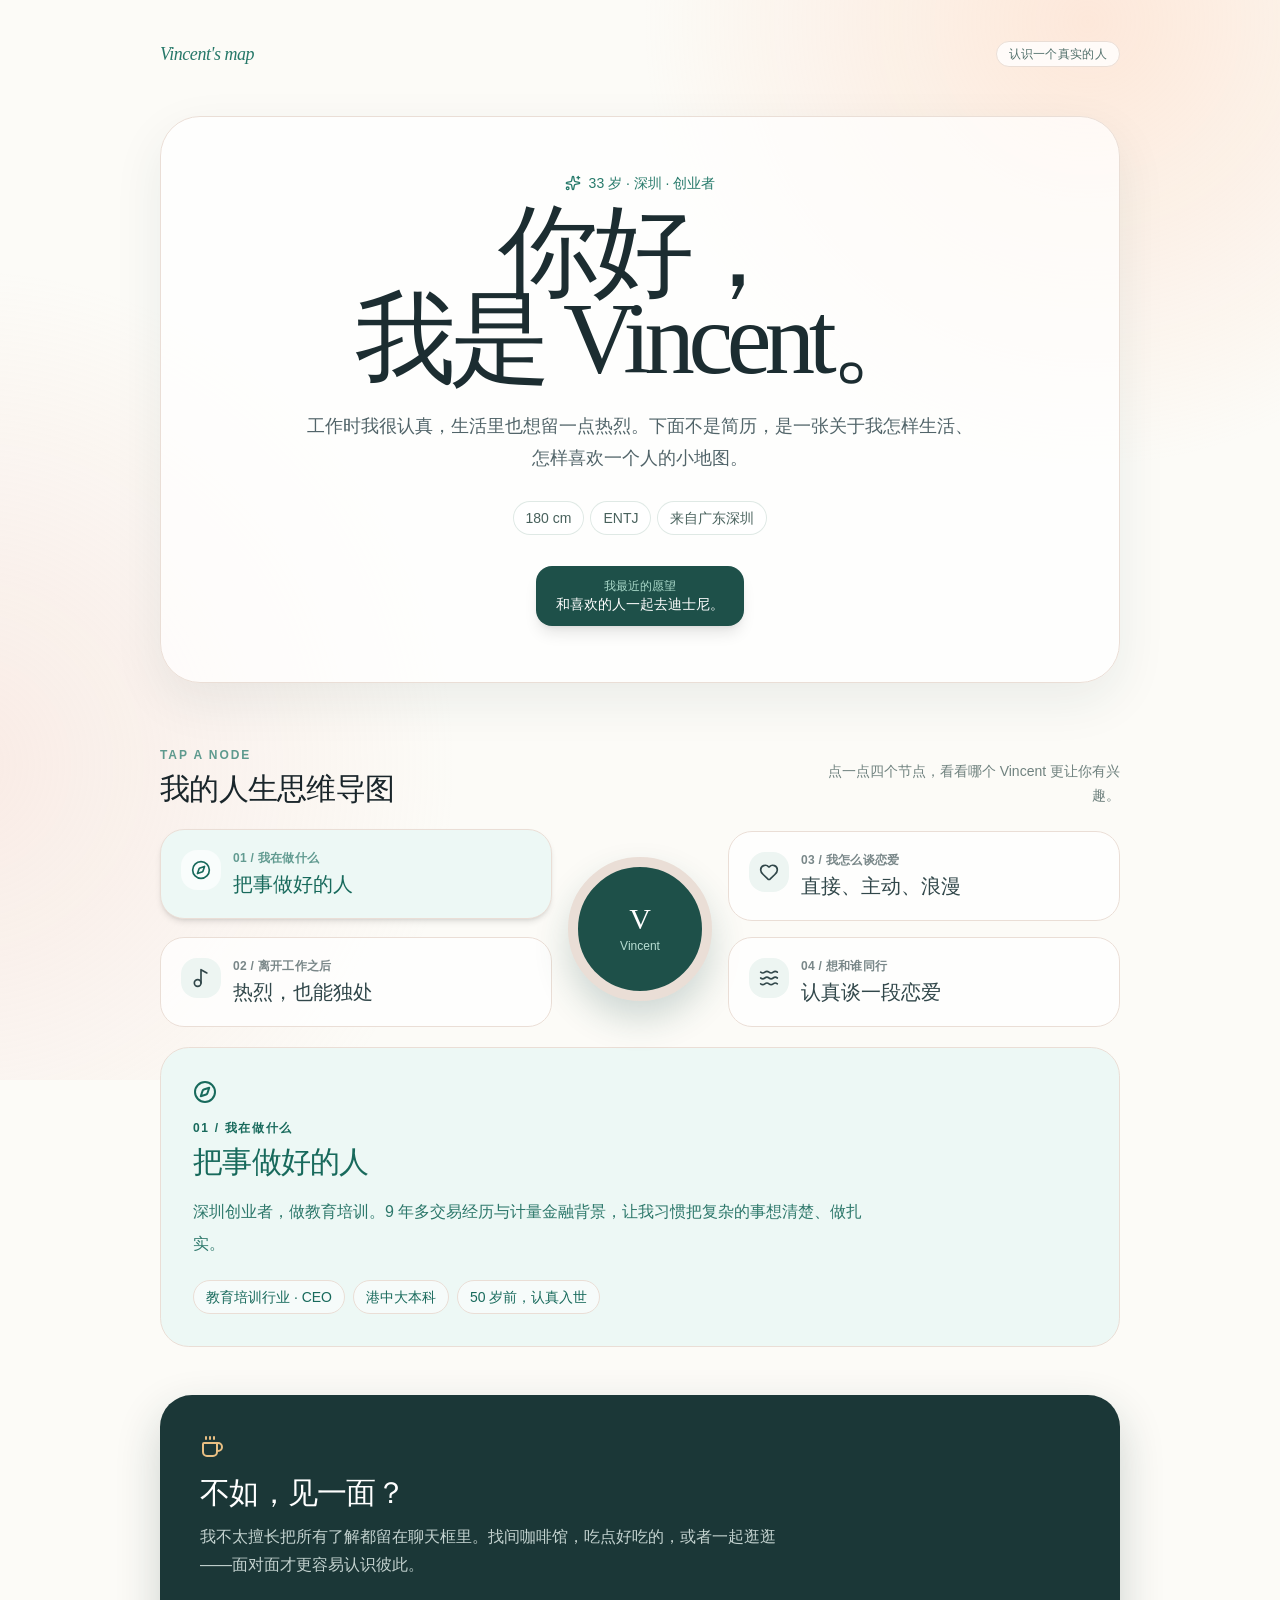
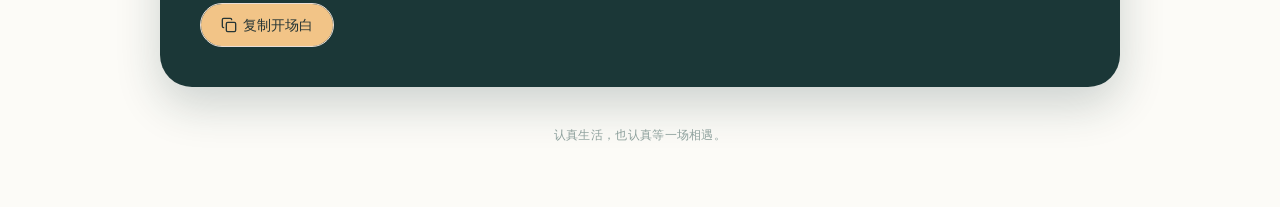
==== commit b561eaef: "Remove portrait from public page" ====
--- a/index.html
+++ b/index.html
@@ -1,2 +1,2 @@
-<!DOCTYPE html><html lang="zh-CN"><head><meta charSet="utf-8"/><meta name="viewport" content="width=device-width, initial-scale=1"/><link rel="stylesheet" href="/_next/static/css/index.DBWLMFvb.css" data-rsc-css-href="/_next/static/css/index.DBWLMFvb.css" data-precedence="vite-rsc/importer-resources"/><link rel="modulepreload" fetchPriority="low" href="/_next/static/chunks/index-CI1D5Wzd.js"/><script src="/_next/static/chunks/rolldown-runtime-C60lm6uB.js" type="module" async=""></script><script src="/_next/static/chunks/framework-D_rUT4EX.js" type="module" async=""></script><link rel="modulepreload" href="/_next/static/chunks/layout-segment-context-Db1qMVxT.js" crossorigin=""/><link rel="modulepreload" href="/_next/static/chunks/page-Cky7B3n1.js" crossorigin=""/><title>认识一下 Vincent</title><meta name="description" content="一张关于 Vincent 怎样生活、怎样喜欢一个人的小地图。"/><meta property="og:title" content="认识一下 Vincent"/><meta property="og:description" content="认真生活，也认真等一场相遇。"/><meta property="og:type" content="website"/><meta property="og:image" content="https://alexso1212.github.io/og.png"/><meta property="og:image:width" content="1726"/><meta property="og:image:height" content="911"/><meta property="og:image:alt" content="认识一下 Vincent"/><meta name="twitter:card" content="summary_large_image"/><meta name="twitter:title" content="认识一下 Vincent"/><meta name="twitter:description" content="认真生活，也认真等一场相遇。"/><meta name="twitter:image" content="https://alexso1212.github.io/og.png"/><script>Object.assign(((self[Symbol.for("vinext.navigationRuntime")]??={bootstrap:{routeManifest:null},functions:{}}).bootstrap.rsc??={rsc:[]}),{params:{},nav:{"pathname":"/","searchParams":[]}})</script><link rel="modulepreload" href="/_next/static/chunks/index-CI1D5Wzd.js" />
-</head><body><main class="min-h-screen overflow-x-hidden bg-[#fcfbf7] text-[#19252a]"><div class="page-glow" aria-hidden="true"></div><section class="relative mx-auto max-w-5xl px-5 pb-16 pt-7 sm:px-8 sm:pt-10"><header class="flex items-center justify-between"><span class="font-serif text-lg italic tracking-tight text-[#267869]">Vincent&#x27;s map</span><span class="rounded-full border border-[#cfdfd9] bg-white/80 px-3 py-1 text-xs tracking-wide text-[#52706b]">认识一个真实的人</span></header><section class="mt-9 grid items-center gap-8 lg:grid-cols-[1fr_1.1fr] lg:gap-14"><div><p class="mb-4 flex items-center gap-2 text-sm font-medium text-[#277a6b]"><svg xmlns="http://www.w3.org/2000/svg" width="24" height="24" viewBox="0 0 24 24" fill="none" stroke="currentColor" stroke-width="2" stroke-linecap="round" stroke-linejoin="round" class="lucide lucide-sparkles size-4" aria-hidden="true"><path d="M11.017 2.814a1 1 0 0 1 1.966 0l1.051 5.558a2 2 0 0 0 1.594 1.594l5.558 1.051a1 1 0 0 1 0 1.966l-5.558 1.051a2 2 0 0 0-1.594 1.594l-1.051 5.558a1 1 0 0 1-1.966 0l-1.051-5.558a2 2 0 0 0-1.594-1.594l-5.558-1.051a1 1 0 0 1 0-1.966l5.558-1.051a2 2 0 0 0 1.594-1.594z"></path><path d="M20 2v4"></path><path d="M22 4h-4"></path><circle cx="4" cy="20" r="2"></circle></svg> 33 岁 · 深圳 · 创业者</p><h1 class="font-serif text-[clamp(3.5rem,8vw,6.3rem)] leading-[.86] tracking-[-0.065em] text-[#1c2d31]">你好，<br/>我是 Vincent。</h1><p class="mt-6 max-w-xl text-lg leading-8 text-[#516469]">工作时我很认真，生活里也想留一点热烈。下面不是简历，是一张关于我怎样生活、怎样喜欢一个人的小地图。</p><div class="mt-6 flex flex-wrap gap-2 text-sm text-[#48615c]"><span class="rounded-full bg-white px-3 py-1.5 ring-1 ring-[#dfe9e5]">180 cm</span><span class="rounded-full bg-white px-3 py-1.5 ring-1 ring-[#dfe9e5]">ENTJ</span><span class="rounded-full bg-white px-3 py-1.5 ring-1 ring-[#dfe9e5]">来自广东深圳</span></div></div><div class="relative mx-auto w-full max-w-[430px]"><div class="absolute -inset-5 rounded-[3rem] bg-[#cce5dc]/60 blur-2xl"></div><img src="/vincent-portrait.png" alt="Vincent 的肖像" class="relative aspect-[4/5] w-full rounded-[2.5rem] object-cover shadow-[0_24px_60px_rgba(28,69,61,.22)]"/><div class="absolute -bottom-4 -left-3 rounded-2xl bg-[#1e5049] px-4 py-3 text-sm text-white shadow-lg sm:-left-7"><span class="block text-xs text-[#a9d8c9]">我最近的愿望</span>和喜欢的人一起去迪士尼。</div></div></section><section class="mt-16" aria-label="Vincent 的人物思维导图"><div class="mb-6 flex items-end justify-between gap-4"><div><p class="text-xs font-semibold uppercase tracking-[.16em] text-[#5e9a8e]">tap a node</p><h2 class="mt-2 font-serif text-3xl tracking-tight">我的人生思维导图</h2></div><p class="hidden max-w-xs text-right text-sm leading-6 text-[#70827f] sm:block">点一点四个节点，看看哪个 Vincent 更让你有兴趣。</p></div><div class="grid gap-4 md:grid-cols-[1fr_auto_1fr] md:items-center"><div class="grid gap-4"><button type="button" class="w-full rounded-3xl border p-5 text-left transition-all border-[#b6d5ce] bg-[#edf8f5] text-[#186a5c] shadow-md -translate-y-0.5"><div class="flex items-start gap-3"><span class="rounded-2xl p-2.5 bg-white/65"><svg xmlns="http://www.w3.org/2000/svg" width="24" height="24" viewBox="0 0 24 24" fill="none" stroke="currentColor" stroke-width="2" stroke-linecap="round" stroke-linejoin="round" class="lucide lucide-compass size-5" aria-hidden="true"><circle cx="12" cy="12" r="10"></circle><path d="m16.24 7.76-1.804 5.411a2 2 0 0 1-1.265 1.265L7.76 16.24l1.804-5.411a2 2 0 0 1 1.265-1.265z"></path></svg></span><span><span class="block text-xs font-semibold tracking-wide opacity-65">01 / 我在做什么</span><span class="mt-1 block font-serif text-xl">把事做好的人</span></span></div></button><button type="button" class="w-full rounded-3xl border p-5 text-left transition-all border-[#dce8e4] bg-white/75 text-[#31474a] hover:border-[#8bb9af]"><div class="flex items-start gap-3"><span class="rounded-2xl p-2.5 bg-[#edf5f2]"><svg xmlns="http://www.w3.org/2000/svg" width="24" height="24" viewBox="0 0 24 24" fill="none" stroke="currentColor" stroke-width="2" stroke-linecap="round" stroke-linejoin="round" class="lucide lucide-music2 lucide-music-2 size-5" aria-hidden="true"><circle cx="8" cy="18" r="4"></circle><path d="M12 18V2l7 4"></path></svg></span><span><span class="block text-xs font-semibold tracking-wide opacity-65">02 / 离开工作之后</span><span class="mt-1 block font-serif text-xl">热烈，也能独处</span></span></div></button></div><div class="order-first mx-auto flex size-36 flex-col items-center justify-center rounded-full border-[10px] border-white bg-[#1e5049] text-center text-white shadow-[0_18px_35px_rgba(31,80,73,.2)] md:order-none"><span class="font-serif text-3xl leading-none">V</span><span class="mt-1 text-xs text-[#b8ded3]">Vincent</span></div><div class="grid gap-4"><button type="button" class="w-full rounded-3xl border p-5 text-left transition-all border-[#dce8e4] bg-white/75 text-[#31474a] hover:border-[#8bb9af]"><div class="flex items-start gap-3"><span class="rounded-2xl p-2.5 bg-[#edf5f2]"><svg xmlns="http://www.w3.org/2000/svg" width="24" height="24" viewBox="0 0 24 24" fill="none" stroke="currentColor" stroke-width="2" stroke-linecap="round" stroke-linejoin="round" class="lucide lucide-heart size-5" aria-hidden="true"><path d="M2 9.5a5.5 5.5 0 0 1 9.591-3.676.56.56 0 0 0 .818 0A5.49 5.49 0 0 1 22 9.5c0 2.29-1.5 4-3 5.5l-5.492 5.313a2 2 0 0 1-3 .019L5 15c-1.5-1.5-3-3.2-3-5.5"></path></svg></span><span><span class="block text-xs font-semibold tracking-wide opacity-65">03 / 我怎么谈恋爱</span><span class="mt-1 block font-serif text-xl">直接、主动、浪漫</span></span></div></button><button type="button" class="w-full rounded-3xl border p-5 text-left transition-all border-[#dce8e4] bg-white/75 text-[#31474a] hover:border-[#8bb9af]"><div class="flex items-start gap-3"><span class="rounded-2xl p-2.5 bg-[#edf5f2]"><svg xmlns="http://www.w3.org/2000/svg" width="24" height="24" viewBox="0 0 24 24" fill="none" stroke="currentColor" stroke-width="2" stroke-linecap="round" stroke-linejoin="round" class="lucide lucide-waves-horizontal size-5" aria-hidden="true"><path d="M2 12q2.5 2 5 0t5 0 5 0 5 0"></path><path d="M2 19q2.5 2 5 0t5 0 5 0 5 0"></path><path d="M2 5q2.5 2 5 0t5 0 5 0 5 0"></path></svg></span><span><span class="block text-xs font-semibold tracking-wide opacity-65">04 / 想和谁同行</span><span class="mt-1 block font-serif text-xl">认真谈一段恋爱</span></span></div></button></div></div><article class="mt-5 rounded-[1.8rem] border p-6 transition-all sm:p-8 border-[#b6d5ce] bg-[#edf8f5] text-[#186a5c]"><svg xmlns="http://www.w3.org/2000/svg" width="24" height="24" viewBox="0 0 24 24" fill="none" stroke="currentColor" stroke-width="2" stroke-linecap="round" stroke-linejoin="round" class="lucide lucide-compass size-6" aria-hidden="true"><circle cx="12" cy="12" r="10"></circle><path d="m16.24 7.76-1.804 5.411a2 2 0 0 1-1.265 1.265L7.76 16.24l1.804-5.411a2 2 0 0 1 1.265-1.265z"></path></svg><p class="mt-4 text-xs font-semibold tracking-[.14em]">01 / 我在做什么</p><h3 class="mt-2 font-serif text-3xl tracking-tight">把事做好的人</h3><p class="mt-4 max-w-2xl leading-8 opacity-90">深圳创业者，做教育培训。9 年多交易经历与计量金融背景，让我习惯把复杂的事想清楚、做扎实。</p><div class="mt-5 flex flex-wrap gap-2"><span class="rounded-full border border-current/20 bg-white/50 px-3 py-1.5 text-sm">教育培训行业 · CEO</span><span class="rounded-full border border-current/20 bg-white/50 px-3 py-1.5 text-sm">港中大本科</span><span class="rounded-full border border-current/20 bg-white/50 px-3 py-1.5 text-sm">50 岁前，认真入世</span></div></article></section><section class="mt-12 rounded-[2rem] bg-[#1b3737] p-7 text-white shadow-[0_18px_45px_rgba(19,51,50,.2)] sm:p-10"><svg xmlns="http://www.w3.org/2000/svg" width="24" height="24" viewBox="0 0 24 24" fill="none" stroke="currentColor" stroke-width="2" stroke-linecap="round" stroke-linejoin="round" class="lucide lucide-coffee size-6 text-[#e8bf83]" aria-hidden="true"><path d="M10 2v2"></path><path d="M14 2v2"></path><path d="M16 8a1 1 0 0 1 1 1v8a4 4 0 0 1-4 4H7a4 4 0 0 1-4-4V9a1 1 0 0 1 1-1h14a4 4 0 1 1 0 8h-1"></path><path d="M6 2v2"></path></svg><h2 class="mt-4 font-serif text-3xl tracking-tight">不如，见一面？</h2><p class="mt-3 max-w-xl leading-7 text-[#c3d2cf]">我不太擅长把所有了解都留在聊天框里。找间咖啡馆，吃点好吃的，或者一起逛逛——面对面才更容易认识彼此。</p><button type="button" tabindex="0" data-slot="button" class="group/button inline-flex shrink-0 items-center justify-center border border-transparent bg-clip-padding text-sm font-medium whitespace-nowrap transition-all outline-none select-none focus-visible:border-ring focus-visible:ring-3 focus-visible:ring-ring/50 active:not-aria-[haspopup]:translate-y-px disabled:pointer-events-none disabled:opacity-50 aria-invalid:border-destructive aria-invalid:ring-3 aria-invalid:ring-destructive/20 dark:aria-invalid:border-destructive/50 dark:aria-invalid:ring-destructive/40 [&amp;_svg]:pointer-events-none [&amp;_svg]:shrink-0 [&amp;_svg:not([class*=&#x27;size-&#x27;])]:size-4 gap-1.5 has-data-[icon=inline-end]:pr-2 has-data-[icon=inline-start]:pl-2 mt-6 h-11 rounded-full bg-[#f2c487] px-5 text-[#263535] hover:bg-[#ffdaa4]"><svg xmlns="http://www.w3.org/2000/svg" width="24" height="24" viewBox="0 0 24 24" fill="none" stroke="currentColor" stroke-width="2" stroke-linecap="round" stroke-linejoin="round" class="lucide lucide-copy" aria-hidden="true"><rect width="14" height="14" x="8" y="8" rx="2" ry="2"></rect><path d="M4 16c-1.1 0-2-.9-2-2V4c0-1.1.9-2 2-2h10c1.1 0 2 .9 2 2"></path></svg>复制开场白</button></section><footer class="pt-10 text-center text-xs tracking-wide text-[#8da09c]">认真生活，也认真等一场相遇。</footer></section></main><script type="module" src="/_next/static/chunks/index-CI1D5Wzd.js" id="_R_" async=""></script><script>((self[Symbol.for("vinext.navigationRuntime")]??={bootstrap:{routeManifest:null},functions:{}}).bootstrap.rsc??={rsc:[]}).rsc.push("2:I[\"8c0f216c4604\",[],\"Children\",1]\n")</script><script>((self[Symbol.for("vinext.navigationRuntime")]??={bootstrap:{routeManifest:null},functions:{}}).bootstrap.rsc??={rsc:[]}).rsc.push("3:I[\"593f344dc510\",[],\"GlobalErrorBoundary\",1]\n")</script><script>((self[Symbol.for("vinext.navigationRuntime")]??={bootstrap:{routeManifest:null},functions:{}}).bootstrap.rsc??={rsc:[]}).rsc.push("4:I[\"0b874ad30386\",[],\"default\",1]\n")</script><script>((self[Symbol.for("vinext.navigationRuntime")]??={bootstrap:{routeManifest:null},functions:{}}).bootstrap.rsc??={rsc:[]}).rsc.push("5:I[\"593f344dc510\",[],\"ErrorBoundary\",1]\n")</script><script>((self[Symbol.for("vinext.navigationRuntime")]??={bootstrap:{routeManifest:null},functions:{}}).bootstrap.rsc??={rsc:[]}).rsc.push("6:I[\"15c18cfaeeff\",[],\"LayoutSegmentProvider\",1]\n")</script><script>((self[Symbol.for("vinext.navigationRuntime")]??={bootstrap:{routeManifest:null},functions:{}}).bootstrap.rsc??={rsc:[]}).rsc.push("7:I[\"8c0f216c4604\",[],\"Slot\",1]\n")</script><script>((self[Symbol.for("vinext.navigationRuntime")]??={bootstrap:{routeManifest:null},functions:{}}).bootstrap.rsc??={rsc:[]}).rsc.push("8:I[\"593f344dc510\",[],\"NotFoundBoundary\",1]\n")</script><script>((self[Symbol.for("vinext.navigationRuntime")]??={bootstrap:{routeManifest:null},functions:{}}).bootstrap.rsc??={rsc:[]}).rsc.push("9:I[\"9276801271d6\",[],\"AppRouterScrollTarget\",1]\n")</script><script>((self[Symbol.for("vinext.navigationRuntime")]??={bootstrap:{routeManifest:null},functions:{}}).bootstrap.rsc??={rsc:[]}).rsc.push("a:I[\"593f344dc510\",[],\"RedirectBoundary\",1]\n")</script><script>((self[Symbol.for("vinext.navigationRuntime")]??={bootstrap:{routeManifest:null},functions:{}}).bootstrap.rsc??={rsc:[]}).rsc.push(":HL[\"/_next/static/css/index.DBWLMFvb.css\",\"style\"     ]\n")</script><script>((self[Symbol.for("vinext.navigationRuntime")]??={bootstrap:{routeManifest:null},functions:{}}).bootstrap.rsc??={rsc:[]}).rsc.push("0:{\"page:/\":\"$L1\",\"layout:/\":[[[\"$\",\"link\",\"css:/_next/static/css/index.DBWLMFvb.css\",{\"rel\":\"stylesheet\",\"precedence\":\"vite-rsc/importer-resources\",\"href\":\"/_next/static/css/index.DBWLMFvb.css\",\"data-rsc-css-href\":\"/_next/static/css/index.DBWLMFvb.css\"}],\"$undefined\"],[\"$\",\"html\",null,{\"lang\":\"zh-CN\",\"children\":[\"$\",\"body\",null,{\"children\":[\"$\",\"$L2\",null,{}]}]}]],\"route:/\":[[[\"$\",\"meta\",null,{\"charSet\":\"utf-8\"}],[[\"$\",\"title\",\"0\",{\"children\":\"认识一下 Vincent\"}],[\"$\",\"meta\",\"1\",{\"name\":\"description\",\"content\":\"一张关于 Vincent 怎样生活、怎样喜欢一个人的小地图。\"}],[\"$\",\"meta\",\"2\",{\"property\":\"og:title\",\"content\":\"认识一下 Vincent\"}],[\"$\",\"meta\",\"3\",{\"property\":\"og:description\",\"content\":\"认真生活，也认真等一场相遇。\"}],[\"$\",\"meta\",\"4\",{\"property\":\"og:type\",\"content\":\"website\"}],[\"$\",\"meta\",\"5\",{\"property\":\"og:image\",\"content\":\"https://alexso1212.github.io/og.png\"}],[\"$\",\"meta\",\"6\",{\"property\":\"og:image:width\",\"content\":\"1726\"}],[\"$\",\"meta\",\"7\",{\"property\":\"og:image:height\",\"content\":\"911\"}],[\"$\",\"meta\",\"8\",{\"property\":\"og:image:alt\",\"content\":\"认识一下 Vincent\"}],[\"$\",\"meta\",\"9\",{\"name\":\"twitter:card\",\"content\":\"summary_large_image\"}],[\"$\",\"meta\",\"10\",{\"name\":\"twitter:title\",\"content\":\"认识一下 Vincent\"}],[\"$\",\"meta\",\"11\",{\"name\":\"twitter:description\",\"content\":\"认真生活，也认真等一场相遇。\"}],[\"$\",\"meta\",\"12\",{\"name\":\"twitter:image\",\"content\":\"https://alexso1212.github.io/og.png\"}]],[[\"$\",\"meta\",\"0\",{\"name\":\"viewport\",\"content\":\"width=device-width, initial-scale=1\"}]]],[\"$\",\"$L3\",null,{\"fallback\":\"$4\",\"children\":[\"$\",\"$L5\",null,{\"fallback\":\"$4\",\"children\":[\"$\",\"$L6\",null,{\"providerId\":\"layout:/\",\"segmentMap\":{\"children\":[]},\"children\":[\"$\",\"$L7\",null,{\"id\":\"layout:/\",\"parallelSlots\":\"$undefined\",\"children\":[\"$\",\"$L8\",null,{\"resetKey\":\"\",\"fallback\":[[\"$\",\"title\",null,{\"children\":\"404: This page could not be found.\"}],[\"$\",\"div\",null,{\"style\":{\"fontFamily\":\"system-ui,\\\"Segoe UI\\\",Roboto,Helvetica,Arial,sans-serif,\\\"Apple Color Emoji\\\",\\\"Segoe UI Emoji\\\"\",\"height\":\"100vh\",\"textAlign\":\"center\",\"display\":\"flex\",\"flexDirection\":\"column\",\"alignItems\":\"center\",\"justifyContent\":\"center\"},\"children\":[\"$\",\"div\",null,{\"children\":[[\"$\",\"style\",null,{\"dangerouslySetInnerHTML\":{\"__html\":\"body{color:#000;background:#fff;margin:0}.next-error-h1{border-right:1px solid rgba(0,0,0,.3)}@media (prefers-color-scheme:dark){body{color:#fff;background:#000}.next-error-h1{border-right:1px solid rgba(255,255,255,.3)}}\"}}],[\"$\",\"h1\",null,{\"className\":\"next-error-h1\",\"style\":{\"display\":\"inline-block\",\"margin\":\"0 20px 0 0\",\"padding\":\"0 23px 0 0\",\"fontSize\":24,\"fontWeight\":500,\"verticalAlign\":\"top\",\"lineHeight\":\"49px\"},\"children\":404}],[\"$\",\"div\",null,{\"style\":{\"display\":\"inline-block\"},\"children\":[\"$\",\"h2\",null,{\"style\":{\"fontSize\":14,\"fontWeight\":400,\"lineHeight\":\"49px\",\"margin\":0},\"children\":\"This page could not be found.\"}]}]]}]}]],\"children\":[\"$\",\"$L9\",null,{\"children\":[\"$\",\"$La\",null,{\"children\":[[\"$\",\"$L6\",null,{\"providerId\":\"page:/\",\"segmentMap\":{\"children\":[\"__PAGE__\"]},\"children\":[\"$\",\"$L7\",null,{\"id\":\"page:/\"}]}],null]}]}]}]}]}]}]}],null,null],\"__route\":\"route:/\",\"__interceptionContext\":null,\"__layoutIds\":[\"layout:/\"],\"__rootLayout\":\"/\",\"__bfcacheSegmentIdentities\":{\"layout:/\":\"[\\\"layout\\\",\\\"layout:/\\\",\\\"root-boundary:/\\\",\\\"\\\"]\",\"page:/\":\"[\\\"page\\\",\\\"page:/\\\",\\\"root-boundary:/\\\",\\\"\\\"]\"},\"__srcPage\":[\"page\"],\"__layoutFlags\":{\"layout:/\":\"s\"},\"__artifactCompatibility\":{\"schemaVersion\":1,\"graphVersion\":\"app-route-graph:1177fd80f83fa7b0\",\"deploymentVersion\":\"cec7d365-20cf-4106-8fc1-ff4f97cf76e5\",\"appElementsSchemaVersion\":1,\"rscPayloadSchemaVersion\":1,\"rootBoundaryId\":\"/\",\"renderEpoch\":null}}\n")</script><script>((self[Symbol.for("vinext.navigationRuntime")]??={bootstrap:{routeManifest:null},functions:{}}).bootstrap.rsc??={rsc:[]}).rsc.push("b:I[\"6efdf509a785\",[],\"default\",1]\n")</script><script>((self[Symbol.for("vinext.navigationRuntime")]??={bootstrap:{routeManifest:null},functions:{}}).bootstrap.rsc??={rsc:[]}).rsc.push("1:[\"$\",\"$Lb\",null,{\"params\":\"$@c\",\"searchParams\":\"$@d\"}]\n")</script><script>((self[Symbol.for("vinext.navigationRuntime")]??={bootstrap:{routeManifest:null},functions:{}}).bootstrap.rsc??={rsc:[]}).rsc.push("c:{}\n")</script><script>((self[Symbol.for("vinext.navigationRuntime")]??={bootstrap:{routeManifest:null},functions:{}}).bootstrap.rsc??={rsc:[]}).rsc.push("d:{}\n")</script><script>Object.assign(((self[Symbol.for("vinext.navigationRuntime")]??={bootstrap:{routeManifest:null},functions:{}}).bootstrap.rsc??={rsc:[]}),{"initialCacheKind":"dynamic"});((self[Symbol.for("vinext.navigationRuntime")]??={bootstrap:{routeManifest:null},functions:{}}).bootstrap.rsc??={rsc:[]}).done=true</script></body></html>+<!DOCTYPE html><html lang="zh-CN"><head><meta charSet="utf-8"/><meta name="viewport" content="width=device-width, initial-scale=1"/><link rel="stylesheet" href="/_next/static/css/index.BksMV44u.css" data-rsc-css-href="/_next/static/css/index.BksMV44u.css" data-precedence="vite-rsc/importer-resources"/><link rel="modulepreload" fetchPriority="low" href="/_next/static/chunks/index-Dpbxk58C.js"/><script src="/_next/static/chunks/rolldown-runtime-C60lm6uB.js" type="module" async=""></script><script src="/_next/static/chunks/framework-D_rUT4EX.js" type="module" async=""></script><link rel="modulepreload" href="/_next/static/chunks/layout-segment-context-cz3LniSO.js" crossorigin=""/><link rel="modulepreload" href="/_next/static/chunks/page-DsK9VvR3.js" crossorigin=""/><title>认识一下 Vincent</title><meta name="description" content="一张关于 Vincent 怎样生活、怎样喜欢一个人的小地图。"/><meta property="og:title" content="认识一下 Vincent"/><meta property="og:description" content="认真生活，也认真等一场相遇。"/><meta property="og:type" content="website"/><meta property="og:image" content="https://alexso1212.github.io/og.png"/><meta property="og:image:width" content="1726"/><meta property="og:image:height" content="911"/><meta property="og:image:alt" content="认识一下 Vincent"/><meta name="twitter:card" content="summary_large_image"/><meta name="twitter:title" content="认识一下 Vincent"/><meta name="twitter:description" content="认真生活，也认真等一场相遇。"/><meta name="twitter:image" content="https://alexso1212.github.io/og.png"/><script>Object.assign(((self[Symbol.for("vinext.navigationRuntime")]??={bootstrap:{routeManifest:null},functions:{}}).bootstrap.rsc??={rsc:[]}),{params:{},nav:{"pathname":"/","searchParams":[]}})</script><link rel="modulepreload" href="/_next/static/chunks/index-Dpbxk58C.js" />
+</head><body><main class="min-h-screen overflow-x-hidden bg-[#fcfbf7] text-[#19252a]"><div class="page-glow" aria-hidden="true"></div><section class="relative mx-auto max-w-5xl px-5 pb-16 pt-7 sm:px-8 sm:pt-10"><header class="flex items-center justify-between"><span class="font-serif text-lg italic tracking-tight text-[#267869]">Vincent&#x27;s map</span><span class="rounded-full border border-[#cfdfd9] bg-white/80 px-3 py-1 text-xs tracking-wide text-[#52706b]">认识一个真实的人</span></header><section class="mt-12 rounded-[2.5rem] border border-[#d7e7e1] bg-white/70 px-6 py-10 text-center shadow-[0_18px_50px_rgba(28,69,61,.08)] sm:px-12 sm:py-14"><p class="mx-auto mb-4 flex w-fit items-center gap-2 text-sm font-medium text-[#277a6b]"><svg xmlns="http://www.w3.org/2000/svg" width="24" height="24" viewBox="0 0 24 24" fill="none" stroke="currentColor" stroke-width="2" stroke-linecap="round" stroke-linejoin="round" class="lucide lucide-sparkles size-4" aria-hidden="true"><path d="M11.017 2.814a1 1 0 0 1 1.966 0l1.051 5.558a2 2 0 0 0 1.594 1.594l5.558 1.051a1 1 0 0 1 0 1.966l-5.558 1.051a2 2 0 0 0-1.594 1.594l-1.051 5.558a1 1 0 0 1-1.966 0l-1.051-5.558a2 2 0 0 0-1.594-1.594l-5.558-1.051a1 1 0 0 1 0-1.966l5.558-1.051a2 2 0 0 0 1.594-1.594z"></path><path d="M20 2v4"></path><path d="M22 4h-4"></path><circle cx="4" cy="20" r="2"></circle></svg> 33 岁 · 深圳 · 创业者</p><h1 class="font-serif text-[clamp(3.5rem,8vw,6.3rem)] leading-[.86] tracking-[-0.065em] text-[#1c2d31]">你好，<br/>我是 Vincent。</h1><p class="mx-auto mt-7 max-w-2xl text-lg leading-8 text-[#516469]">工作时我很认真，生活里也想留一点热烈。下面不是简历，是一张关于我怎样生活、怎样喜欢一个人的小地图。</p><div class="mt-7 flex flex-wrap justify-center gap-2 text-sm text-[#48615c]"><span class="rounded-full bg-white px-3 py-1.5 ring-1 ring-[#dfe9e5]">180 cm</span><span class="rounded-full bg-white px-3 py-1.5 ring-1 ring-[#dfe9e5]">ENTJ</span><span class="rounded-full bg-white px-3 py-1.5 ring-1 ring-[#dfe9e5]">来自广东深圳</span></div><div class="mx-auto mt-8 w-fit rounded-2xl bg-[#1e5049] px-5 py-3 text-sm text-white shadow-lg"><span class="block text-xs text-[#a9d8c9]">我最近的愿望</span>和喜欢的人一起去迪士尼。</div></section><section class="mt-16" aria-label="Vincent 的人物思维导图"><div class="mb-6 flex items-end justify-between gap-4"><div><p class="text-xs font-semibold uppercase tracking-[.16em] text-[#5e9a8e]">tap a node</p><h2 class="mt-2 font-serif text-3xl tracking-tight">我的人生思维导图</h2></div><p class="hidden max-w-xs text-right text-sm leading-6 text-[#70827f] sm:block">点一点四个节点，看看哪个 Vincent 更让你有兴趣。</p></div><div class="grid gap-4 md:grid-cols-[1fr_auto_1fr] md:items-center"><div class="grid gap-4"><button type="button" class="w-full rounded-3xl border p-5 text-left transition-all border-[#b6d5ce] bg-[#edf8f5] text-[#186a5c] shadow-md -translate-y-0.5"><div class="flex items-start gap-3"><span class="rounded-2xl p-2.5 bg-white/65"><svg xmlns="http://www.w3.org/2000/svg" width="24" height="24" viewBox="0 0 24 24" fill="none" stroke="currentColor" stroke-width="2" stroke-linecap="round" stroke-linejoin="round" class="lucide lucide-compass size-5" aria-hidden="true"><circle cx="12" cy="12" r="10"></circle><path d="m16.24 7.76-1.804 5.411a2 2 0 0 1-1.265 1.265L7.76 16.24l1.804-5.411a2 2 0 0 1 1.265-1.265z"></path></svg></span><span><span class="block text-xs font-semibold tracking-wide opacity-65">01 / 我在做什么</span><span class="mt-1 block font-serif text-xl">把事做好的人</span></span></div></button><button type="button" class="w-full rounded-3xl border p-5 text-left transition-all border-[#dce8e4] bg-white/75 text-[#31474a] hover:border-[#8bb9af]"><div class="flex items-start gap-3"><span class="rounded-2xl p-2.5 bg-[#edf5f2]"><svg xmlns="http://www.w3.org/2000/svg" width="24" height="24" viewBox="0 0 24 24" fill="none" stroke="currentColor" stroke-width="2" stroke-linecap="round" stroke-linejoin="round" class="lucide lucide-music2 lucide-music-2 size-5" aria-hidden="true"><circle cx="8" cy="18" r="4"></circle><path d="M12 18V2l7 4"></path></svg></span><span><span class="block text-xs font-semibold tracking-wide opacity-65">02 / 离开工作之后</span><span class="mt-1 block font-serif text-xl">热烈，也能独处</span></span></div></button></div><div class="order-first mx-auto flex size-36 flex-col items-center justify-center rounded-full border-[10px] border-white bg-[#1e5049] text-center text-white shadow-[0_18px_35px_rgba(31,80,73,.2)] md:order-none"><span class="font-serif text-3xl leading-none">V</span><span class="mt-1 text-xs text-[#b8ded3]">Vincent</span></div><div class="grid gap-4"><button type="button" class="w-full rounded-3xl border p-5 text-left transition-all border-[#dce8e4] bg-white/75 text-[#31474a] hover:border-[#8bb9af]"><div class="flex items-start gap-3"><span class="rounded-2xl p-2.5 bg-[#edf5f2]"><svg xmlns="http://www.w3.org/2000/svg" width="24" height="24" viewBox="0 0 24 24" fill="none" stroke="currentColor" stroke-width="2" stroke-linecap="round" stroke-linejoin="round" class="lucide lucide-heart size-5" aria-hidden="true"><path d="M2 9.5a5.5 5.5 0 0 1 9.591-3.676.56.56 0 0 0 .818 0A5.49 5.49 0 0 1 22 9.5c0 2.29-1.5 4-3 5.5l-5.492 5.313a2 2 0 0 1-3 .019L5 15c-1.5-1.5-3-3.2-3-5.5"></path></svg></span><span><span class="block text-xs font-semibold tracking-wide opacity-65">03 / 我怎么谈恋爱</span><span class="mt-1 block font-serif text-xl">直接、主动、浪漫</span></span></div></button><button type="button" class="w-full rounded-3xl border p-5 text-left transition-all border-[#dce8e4] bg-white/75 text-[#31474a] hover:border-[#8bb9af]"><div class="flex items-start gap-3"><span class="rounded-2xl p-2.5 bg-[#edf5f2]"><svg xmlns="http://www.w3.org/2000/svg" width="24" height="24" viewBox="0 0 24 24" fill="none" stroke="currentColor" stroke-width="2" stroke-linecap="round" stroke-linejoin="round" class="lucide lucide-waves-horizontal size-5" aria-hidden="true"><path d="M2 12q2.5 2 5 0t5 0 5 0 5 0"></path><path d="M2 19q2.5 2 5 0t5 0 5 0 5 0"></path><path d="M2 5q2.5 2 5 0t5 0 5 0 5 0"></path></svg></span><span><span class="block text-xs font-semibold tracking-wide opacity-65">04 / 想和谁同行</span><span class="mt-1 block font-serif text-xl">认真谈一段恋爱</span></span></div></button></div></div><article class="mt-5 rounded-[1.8rem] border p-6 transition-all sm:p-8 border-[#b6d5ce] bg-[#edf8f5] text-[#186a5c]"><svg xmlns="http://www.w3.org/2000/svg" width="24" height="24" viewBox="0 0 24 24" fill="none" stroke="currentColor" stroke-width="2" stroke-linecap="round" stroke-linejoin="round" class="lucide lucide-compass size-6" aria-hidden="true"><circle cx="12" cy="12" r="10"></circle><path d="m16.24 7.76-1.804 5.411a2 2 0 0 1-1.265 1.265L7.76 16.24l1.804-5.411a2 2 0 0 1 1.265-1.265z"></path></svg><p class="mt-4 text-xs font-semibold tracking-[.14em]">01 / 我在做什么</p><h3 class="mt-2 font-serif text-3xl tracking-tight">把事做好的人</h3><p class="mt-4 max-w-2xl leading-8 opacity-90">深圳创业者，做教育培训。9 年多交易经历与计量金融背景，让我习惯把复杂的事想清楚、做扎实。</p><div class="mt-5 flex flex-wrap gap-2"><span class="rounded-full border border-current/20 bg-white/50 px-3 py-1.5 text-sm">教育培训行业 · CEO</span><span class="rounded-full border border-current/20 bg-white/50 px-3 py-1.5 text-sm">港中大本科</span><span class="rounded-full border border-current/20 bg-white/50 px-3 py-1.5 text-sm">50 岁前，认真入世</span></div></article></section><section class="mt-12 rounded-[2rem] bg-[#1b3737] p-7 text-white shadow-[0_18px_45px_rgba(19,51,50,.2)] sm:p-10"><svg xmlns="http://www.w3.org/2000/svg" width="24" height="24" viewBox="0 0 24 24" fill="none" stroke="currentColor" stroke-width="2" stroke-linecap="round" stroke-linejoin="round" class="lucide lucide-coffee size-6 text-[#e8bf83]" aria-hidden="true"><path d="M10 2v2"></path><path d="M14 2v2"></path><path d="M16 8a1 1 0 0 1 1 1v8a4 4 0 0 1-4 4H7a4 4 0 0 1-4-4V9a1 1 0 0 1 1-1h14a4 4 0 1 1 0 8h-1"></path><path d="M6 2v2"></path></svg><h2 class="mt-4 font-serif text-3xl tracking-tight">不如，见一面？</h2><p class="mt-3 max-w-xl leading-7 text-[#c3d2cf]">我不太擅长把所有了解都留在聊天框里。找间咖啡馆，吃点好吃的，或者一起逛逛——面对面才更容易认识彼此。</p><button type="button" tabindex="0" data-slot="button" class="group/button inline-flex shrink-0 items-center justify-center border border-transparent bg-clip-padding text-sm font-medium whitespace-nowrap transition-all outline-none select-none focus-visible:border-ring focus-visible:ring-3 focus-visible:ring-ring/50 active:not-aria-[haspopup]:translate-y-px disabled:pointer-events-none disabled:opacity-50 aria-invalid:border-destructive aria-invalid:ring-3 aria-invalid:ring-destructive/20 dark:aria-invalid:border-destructive/50 dark:aria-invalid:ring-destructive/40 [&amp;_svg]:pointer-events-none [&amp;_svg]:shrink-0 [&amp;_svg:not([class*=&#x27;size-&#x27;])]:size-4 gap-1.5 has-data-[icon=inline-end]:pr-2 has-data-[icon=inline-start]:pl-2 mt-6 h-11 rounded-full bg-[#f2c487] px-5 text-[#263535] hover:bg-[#ffdaa4]"><svg xmlns="http://www.w3.org/2000/svg" width="24" height="24" viewBox="0 0 24 24" fill="none" stroke="currentColor" stroke-width="2" stroke-linecap="round" stroke-linejoin="round" class="lucide lucide-copy" aria-hidden="true"><rect width="14" height="14" x="8" y="8" rx="2" ry="2"></rect><path d="M4 16c-1.1 0-2-.9-2-2V4c0-1.1.9-2 2-2h10c1.1 0 2 .9 2 2"></path></svg>复制开场白</button></section><footer class="pt-10 text-center text-xs tracking-wide text-[#8da09c]">认真生活，也认真等一场相遇。</footer></section></main><script type="module" src="/_next/static/chunks/index-Dpbxk58C.js" id="_R_" async=""></script><script>((self[Symbol.for("vinext.navigationRuntime")]??={bootstrap:{routeManifest:null},functions:{}}).bootstrap.rsc??={rsc:[]}).rsc.push("2:I[\"8c0f216c4604\",[],\"Children\",1]\n")</script><script>((self[Symbol.for("vinext.navigationRuntime")]??={bootstrap:{routeManifest:null},functions:{}}).bootstrap.rsc??={rsc:[]}).rsc.push("3:I[\"593f344dc510\",[],\"GlobalErrorBoundary\",1]\n")</script><script>((self[Symbol.for("vinext.navigationRuntime")]??={bootstrap:{routeManifest:null},functions:{}}).bootstrap.rsc??={rsc:[]}).rsc.push("4:I[\"0b874ad30386\",[],\"default\",1]\n")</script><script>((self[Symbol.for("vinext.navigationRuntime")]??={bootstrap:{routeManifest:null},functions:{}}).bootstrap.rsc??={rsc:[]}).rsc.push("5:I[\"593f344dc510\",[],\"ErrorBoundary\",1]\n")</script><script>((self[Symbol.for("vinext.navigationRuntime")]??={bootstrap:{routeManifest:null},functions:{}}).bootstrap.rsc??={rsc:[]}).rsc.push("6:I[\"15c18cfaeeff\",[],\"LayoutSegmentProvider\",1]\n")</script><script>((self[Symbol.for("vinext.navigationRuntime")]??={bootstrap:{routeManifest:null},functions:{}}).bootstrap.rsc??={rsc:[]}).rsc.push("7:I[\"8c0f216c4604\",[],\"Slot\",1]\n")</script><script>((self[Symbol.for("vinext.navigationRuntime")]??={bootstrap:{routeManifest:null},functions:{}}).bootstrap.rsc??={rsc:[]}).rsc.push("8:I[\"593f344dc510\",[],\"NotFoundBoundary\",1]\n")</script><script>((self[Symbol.for("vinext.navigationRuntime")]??={bootstrap:{routeManifest:null},functions:{}}).bootstrap.rsc??={rsc:[]}).rsc.push("9:I[\"9276801271d6\",[],\"AppRouterScrollTarget\",1]\n")</script><script>((self[Symbol.for("vinext.navigationRuntime")]??={bootstrap:{routeManifest:null},functions:{}}).bootstrap.rsc??={rsc:[]}).rsc.push("a:I[\"593f344dc510\",[],\"RedirectBoundary\",1]\n")</script><script>((self[Symbol.for("vinext.navigationRuntime")]??={bootstrap:{routeManifest:null},functions:{}}).bootstrap.rsc??={rsc:[]}).rsc.push(":HL[\"/_next/static/css/index.BksMV44u.css\",\"style\"     ]\n")</script><script>((self[Symbol.for("vinext.navigationRuntime")]??={bootstrap:{routeManifest:null},functions:{}}).bootstrap.rsc??={rsc:[]}).rsc.push("0:{\"page:/\":\"$L1\",\"layout:/\":[[[\"$\",\"link\",\"css:/_next/static/css/index.BksMV44u.css\",{\"rel\":\"stylesheet\",\"precedence\":\"vite-rsc/importer-resources\",\"href\":\"/_next/static/css/index.BksMV44u.css\",\"data-rsc-css-href\":\"/_next/static/css/index.BksMV44u.css\"}],\"$undefined\"],[\"$\",\"html\",null,{\"lang\":\"zh-CN\",\"children\":[\"$\",\"body\",null,{\"children\":[\"$\",\"$L2\",null,{}]}]}]],\"route:/\":[[[\"$\",\"meta\",null,{\"charSet\":\"utf-8\"}],[[\"$\",\"title\",\"0\",{\"children\":\"认识一下 Vincent\"}],[\"$\",\"meta\",\"1\",{\"name\":\"description\",\"content\":\"一张关于 Vincent 怎样生活、怎样喜欢一个人的小地图。\"}],[\"$\",\"meta\",\"2\",{\"property\":\"og:title\",\"content\":\"认识一下 Vincent\"}],[\"$\",\"meta\",\"3\",{\"property\":\"og:description\",\"content\":\"认真生活，也认真等一场相遇。\"}],[\"$\",\"meta\",\"4\",{\"property\":\"og:type\",\"content\":\"website\"}],[\"$\",\"meta\",\"5\",{\"property\":\"og:image\",\"content\":\"https://alexso1212.github.io/og.png\"}],[\"$\",\"meta\",\"6\",{\"property\":\"og:image:width\",\"content\":\"1726\"}],[\"$\",\"meta\",\"7\",{\"property\":\"og:image:height\",\"content\":\"911\"}],[\"$\",\"meta\",\"8\",{\"property\":\"og:image:alt\",\"content\":\"认识一下 Vincent\"}],[\"$\",\"meta\",\"9\",{\"name\":\"twitter:card\",\"content\":\"summary_large_image\"}],[\"$\",\"meta\",\"10\",{\"name\":\"twitter:title\",\"content\":\"认识一下 Vincent\"}],[\"$\",\"meta\",\"11\",{\"name\":\"twitter:description\",\"content\":\"认真生活，也认真等一场相遇。\"}],[\"$\",\"meta\",\"12\",{\"name\":\"twitter:image\",\"content\":\"https://alexso1212.github.io/og.png\"}]],[[\"$\",\"meta\",\"0\",{\"name\":\"viewport\",\"content\":\"width=device-width, initial-scale=1\"}]]],[\"$\",\"$L3\",null,{\"fallback\":\"$4\",\"children\":[\"$\",\"$L5\",null,{\"fallback\":\"$4\",\"children\":[\"$\",\"$L6\",null,{\"providerId\":\"layout:/\",\"segmentMap\":{\"children\":[]},\"children\":[\"$\",\"$L7\",null,{\"id\":\"layout:/\",\"parallelSlots\":\"$undefined\",\"children\":[\"$\",\"$L8\",null,{\"resetKey\":\"\",\"fallback\":[[\"$\",\"title\",null,{\"children\":\"404: This page could not be found.\"}],[\"$\",\"div\",null,{\"style\":{\"fontFamily\":\"system-ui,\\\"Segoe UI\\\",Roboto,Helvetica,Arial,sans-serif,\\\"Apple Color Emoji\\\",\\\"Segoe UI Emoji\\\"\",\"height\":\"100vh\",\"textAlign\":\"center\",\"display\":\"flex\",\"flexDirection\":\"column\",\"alignItems\":\"center\",\"justifyContent\":\"center\"},\"children\":[\"$\",\"div\",null,{\"children\":[[\"$\",\"style\",null,{\"dangerouslySetInnerHTML\":{\"__html\":\"body{color:#000;background:#fff;margin:0}.next-error-h1{border-right:1px solid rgba(0,0,0,.3)}@media (prefers-color-scheme:dark){body{color:#fff;background:#000}.next-error-h1{border-right:1px solid rgba(255,255,255,.3)}}\"}}],[\"$\",\"h1\",null,{\"className\":\"next-error-h1\",\"style\":{\"display\":\"inline-block\",\"margin\":\"0 20px 0 0\",\"padding\":\"0 23px 0 0\",\"fontSize\":24,\"fontWeight\":500,\"verticalAlign\":\"top\",\"lineHeight\":\"49px\"},\"children\":404}],[\"$\",\"div\",null,{\"style\":{\"display\":\"inline-block\"},\"children\":[\"$\",\"h2\",null,{\"style\":{\"fontSize\":14,\"fontWeight\":400,\"lineHeight\":\"49px\",\"margin\":0},\"children\":\"This page could not be found.\"}]}]]}]}]],\"children\":[\"$\",\"$L9\",null,{\"children\":[\"$\",\"$La\",null,{\"children\":[[\"$\",\"$L6\",null,{\"providerId\":\"page:/\",\"segmentMap\":{\"children\":[\"__PAGE__\"]},\"children\":[\"$\",\"$L7\",null,{\"id\":\"page:/\"}]}],null]}]}]}]}]}]}]}],null,null],\"__route\":\"route:/\",\"__interceptionContext\":null,\"__layoutIds\":[\"layout:/\"],\"__rootLayout\":\"/\",\"__bfcacheSegmentIdentities\":{\"layout:/\":\"[\\\"layout\\\",\\\"layout:/\\\",\\\"root-boundary:/\\\",\\\"\\\"]\",\"page:/\":\"[\\\"page\\\",\\\"page:/\\\",\\\"root-boundary:/\\\",\\\"\\\"]\"},\"__srcPage\":[\"page\"],\"__layoutFlags\":{\"layout:/\":\"s\"},\"__artifactCompatibility\":{\"schemaVersion\":1,\"graphVersion\":\"app-route-graph:1177fd80f83fa7b0\",\"deploymentVersion\":\"fac91133-25d7-4367-a859-75c9eb73316f\",\"appElementsSchemaVersion\":1,\"rscPayloadSchemaVersion\":1,\"rootBoundaryId\":\"/\",\"renderEpoch\":null}}\n")</script><script>((self[Symbol.for("vinext.navigationRuntime")]??={bootstrap:{routeManifest:null},functions:{}}).bootstrap.rsc??={rsc:[]}).rsc.push("b:I[\"6efdf509a785\",[],\"default\",1]\n")</script><script>((self[Symbol.for("vinext.navigationRuntime")]??={bootstrap:{routeManifest:null},functions:{}}).bootstrap.rsc??={rsc:[]}).rsc.push("1:[\"$\",\"$Lb\",null,{\"params\":\"$@c\",\"searchParams\":\"$@d\"}]\n")</script><script>((self[Symbol.for("vinext.navigationRuntime")]??={bootstrap:{routeManifest:null},functions:{}}).bootstrap.rsc??={rsc:[]}).rsc.push("c:{}\n")</script><script>((self[Symbol.for("vinext.navigationRuntime")]??={bootstrap:{routeManifest:null},functions:{}}).bootstrap.rsc??={rsc:[]}).rsc.push("d:{}\n")</script><script>Object.assign(((self[Symbol.for("vinext.navigationRuntime")]??={bootstrap:{routeManifest:null},functions:{}}).bootstrap.rsc??={rsc:[]}),{"initialCacheKind":"dynamic"});((self[Symbol.for("vinext.navigationRuntime")]??={bootstrap:{routeManifest:null},functions:{}}).bootstrap.rsc??={rsc:[]}).done=true</script></body></html>
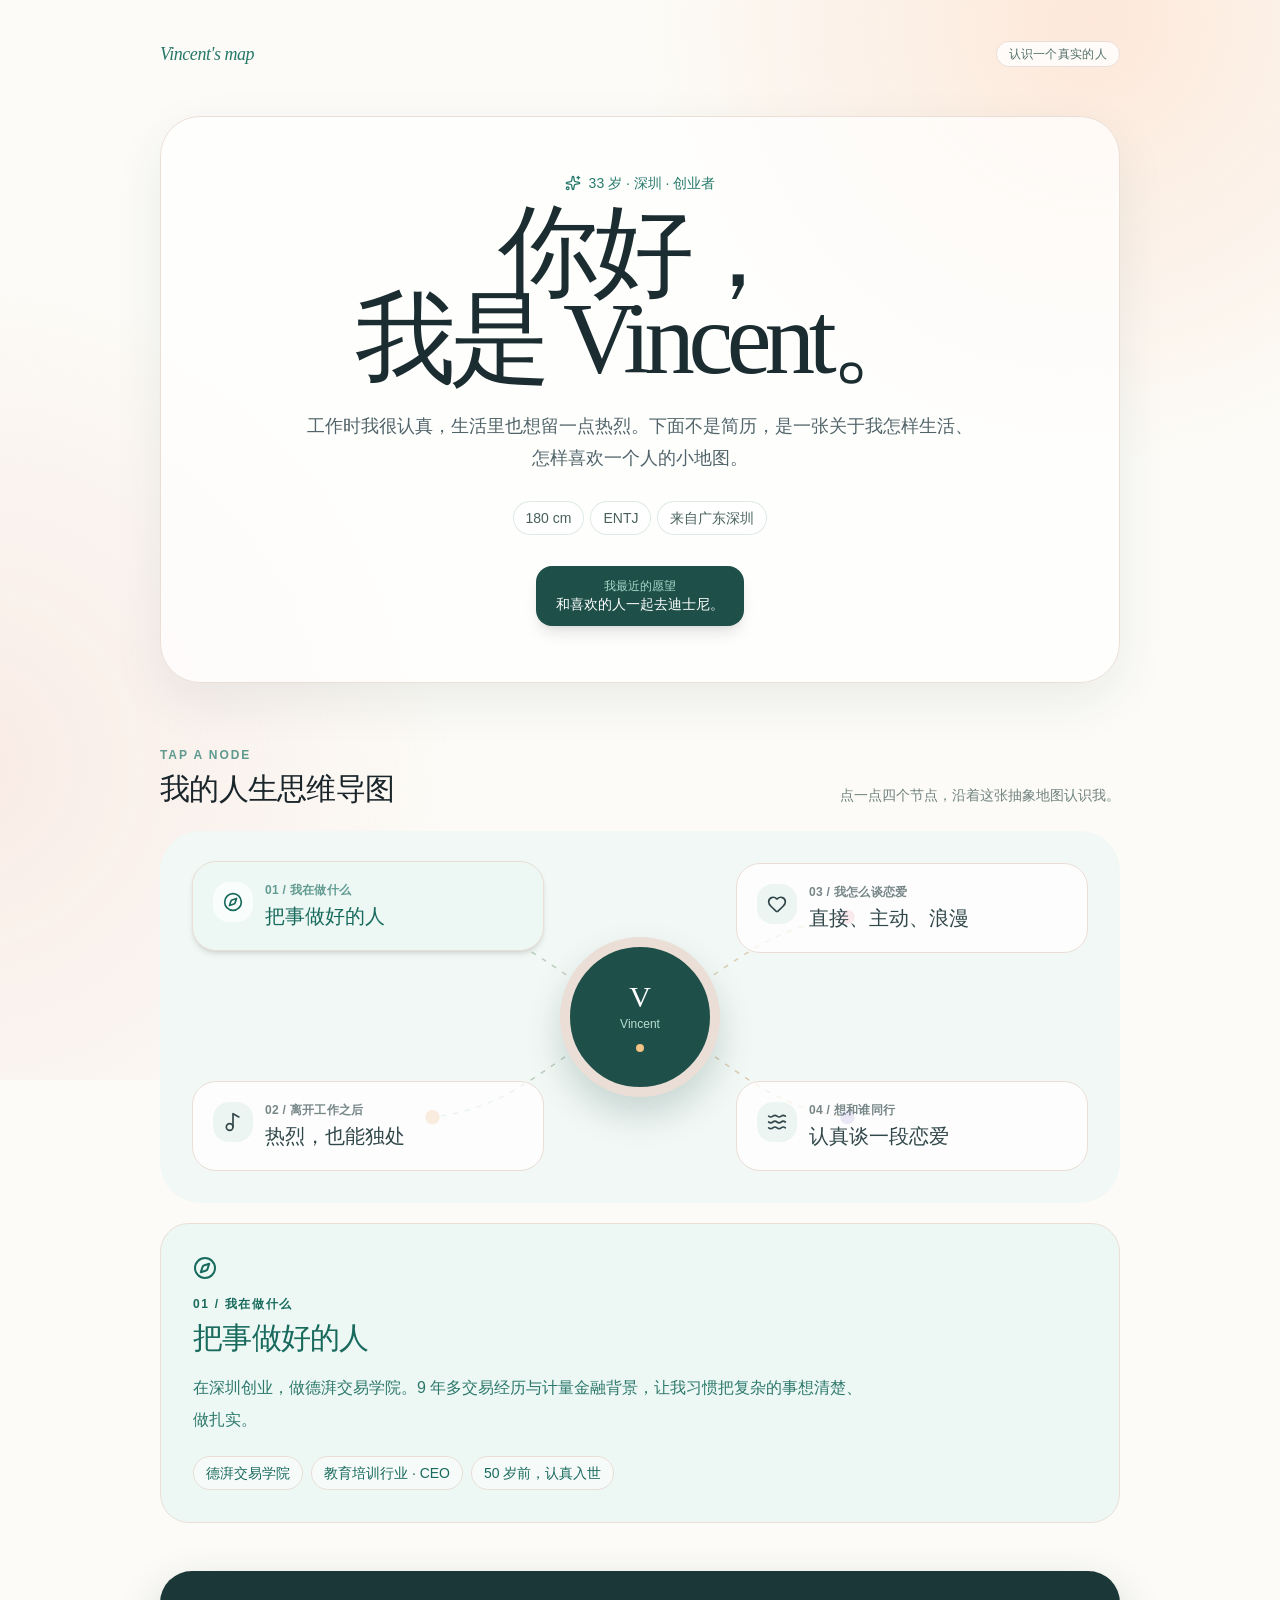
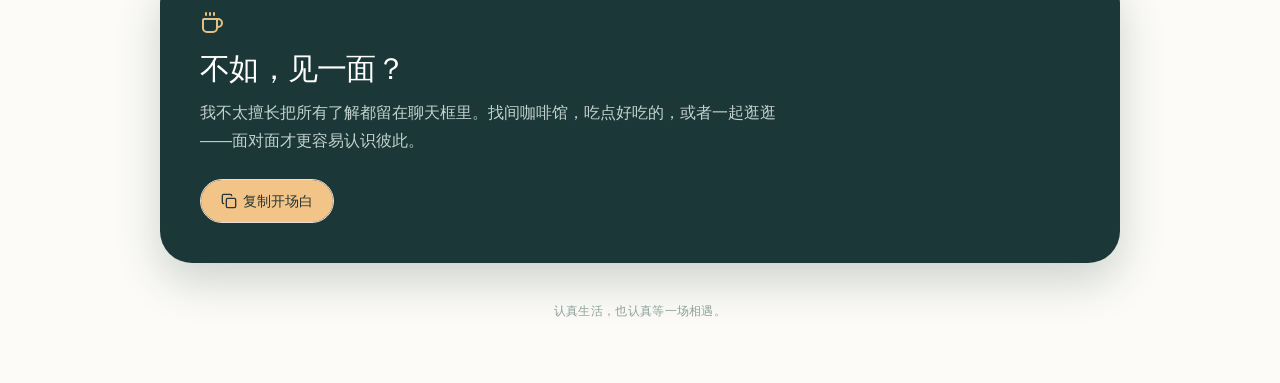
==== commit 35edf878: "Add abstract map network" ====
--- a/index.html
+++ b/index.html
@@ -1,2 +1,2 @@
-<!DOCTYPE html><html lang="zh-CN"><head><meta charSet="utf-8"/><meta name="viewport" content="width=device-width, initial-scale=1"/><link rel="stylesheet" href="/_next/static/css/index.BksMV44u.css" data-rsc-css-href="/_next/static/css/index.BksMV44u.css" data-precedence="vite-rsc/importer-resources"/><link rel="modulepreload" fetchPriority="low" href="/_next/static/chunks/index-Dpbxk58C.js"/><script src="/_next/static/chunks/rolldown-runtime-C60lm6uB.js" type="module" async=""></script><script src="/_next/static/chunks/framework-D_rUT4EX.js" type="module" async=""></script><link rel="modulepreload" href="/_next/static/chunks/layout-segment-context-cz3LniSO.js" crossorigin=""/><link rel="modulepreload" href="/_next/static/chunks/page-DsK9VvR3.js" crossorigin=""/><title>认识一下 Vincent</title><meta name="description" content="一张关于 Vincent 怎样生活、怎样喜欢一个人的小地图。"/><meta property="og:title" content="认识一下 Vincent"/><meta property="og:description" content="认真生活，也认真等一场相遇。"/><meta property="og:type" content="website"/><meta property="og:image" content="https://alexso1212.github.io/og.png"/><meta property="og:image:width" content="1726"/><meta property="og:image:height" content="911"/><meta property="og:image:alt" content="认识一下 Vincent"/><meta name="twitter:card" content="summary_large_image"/><meta name="twitter:title" content="认识一下 Vincent"/><meta name="twitter:description" content="认真生活，也认真等一场相遇。"/><meta name="twitter:image" content="https://alexso1212.github.io/og.png"/><script>Object.assign(((self[Symbol.for("vinext.navigationRuntime")]??={bootstrap:{routeManifest:null},functions:{}}).bootstrap.rsc??={rsc:[]}),{params:{},nav:{"pathname":"/","searchParams":[]}})</script><link rel="modulepreload" href="/_next/static/chunks/index-Dpbxk58C.js" />
-</head><body><main class="min-h-screen overflow-x-hidden bg-[#fcfbf7] text-[#19252a]"><div class="page-glow" aria-hidden="true"></div><section class="relative mx-auto max-w-5xl px-5 pb-16 pt-7 sm:px-8 sm:pt-10"><header class="flex items-center justify-between"><span class="font-serif text-lg italic tracking-tight text-[#267869]">Vincent&#x27;s map</span><span class="rounded-full border border-[#cfdfd9] bg-white/80 px-3 py-1 text-xs tracking-wide text-[#52706b]">认识一个真实的人</span></header><section class="mt-12 rounded-[2.5rem] border border-[#d7e7e1] bg-white/70 px-6 py-10 text-center shadow-[0_18px_50px_rgba(28,69,61,.08)] sm:px-12 sm:py-14"><p class="mx-auto mb-4 flex w-fit items-center gap-2 text-sm font-medium text-[#277a6b]"><svg xmlns="http://www.w3.org/2000/svg" width="24" height="24" viewBox="0 0 24 24" fill="none" stroke="currentColor" stroke-width="2" stroke-linecap="round" stroke-linejoin="round" class="lucide lucide-sparkles size-4" aria-hidden="true"><path d="M11.017 2.814a1 1 0 0 1 1.966 0l1.051 5.558a2 2 0 0 0 1.594 1.594l5.558 1.051a1 1 0 0 1 0 1.966l-5.558 1.051a2 2 0 0 0-1.594 1.594l-1.051 5.558a1 1 0 0 1-1.966 0l-1.051-5.558a2 2 0 0 0-1.594-1.594l-5.558-1.051a1 1 0 0 1 0-1.966l5.558-1.051a2 2 0 0 0 1.594-1.594z"></path><path d="M20 2v4"></path><path d="M22 4h-4"></path><circle cx="4" cy="20" r="2"></circle></svg> 33 岁 · 深圳 · 创业者</p><h1 class="font-serif text-[clamp(3.5rem,8vw,6.3rem)] leading-[.86] tracking-[-0.065em] text-[#1c2d31]">你好，<br/>我是 Vincent。</h1><p class="mx-auto mt-7 max-w-2xl text-lg leading-8 text-[#516469]">工作时我很认真，生活里也想留一点热烈。下面不是简历，是一张关于我怎样生活、怎样喜欢一个人的小地图。</p><div class="mt-7 flex flex-wrap justify-center gap-2 text-sm text-[#48615c]"><span class="rounded-full bg-white px-3 py-1.5 ring-1 ring-[#dfe9e5]">180 cm</span><span class="rounded-full bg-white px-3 py-1.5 ring-1 ring-[#dfe9e5]">ENTJ</span><span class="rounded-full bg-white px-3 py-1.5 ring-1 ring-[#dfe9e5]">来自广东深圳</span></div><div class="mx-auto mt-8 w-fit rounded-2xl bg-[#1e5049] px-5 py-3 text-sm text-white shadow-lg"><span class="block text-xs text-[#a9d8c9]">我最近的愿望</span>和喜欢的人一起去迪士尼。</div></section><section class="mt-16" aria-label="Vincent 的人物思维导图"><div class="mb-6 flex items-end justify-between gap-4"><div><p class="text-xs font-semibold uppercase tracking-[.16em] text-[#5e9a8e]">tap a node</p><h2 class="mt-2 font-serif text-3xl tracking-tight">我的人生思维导图</h2></div><p class="hidden max-w-xs text-right text-sm leading-6 text-[#70827f] sm:block">点一点四个节点，看看哪个 Vincent 更让你有兴趣。</p></div><div class="grid gap-4 md:grid-cols-[1fr_auto_1fr] md:items-center"><div class="grid gap-4"><button type="button" class="w-full rounded-3xl border p-5 text-left transition-all border-[#b6d5ce] bg-[#edf8f5] text-[#186a5c] shadow-md -translate-y-0.5"><div class="flex items-start gap-3"><span class="rounded-2xl p-2.5 bg-white/65"><svg xmlns="http://www.w3.org/2000/svg" width="24" height="24" viewBox="0 0 24 24" fill="none" stroke="currentColor" stroke-width="2" stroke-linecap="round" stroke-linejoin="round" class="lucide lucide-compass size-5" aria-hidden="true"><circle cx="12" cy="12" r="10"></circle><path d="m16.24 7.76-1.804 5.411a2 2 0 0 1-1.265 1.265L7.76 16.24l1.804-5.411a2 2 0 0 1 1.265-1.265z"></path></svg></span><span><span class="block text-xs font-semibold tracking-wide opacity-65">01 / 我在做什么</span><span class="mt-1 block font-serif text-xl">把事做好的人</span></span></div></button><button type="button" class="w-full rounded-3xl border p-5 text-left transition-all border-[#dce8e4] bg-white/75 text-[#31474a] hover:border-[#8bb9af]"><div class="flex items-start gap-3"><span class="rounded-2xl p-2.5 bg-[#edf5f2]"><svg xmlns="http://www.w3.org/2000/svg" width="24" height="24" viewBox="0 0 24 24" fill="none" stroke="currentColor" stroke-width="2" stroke-linecap="round" stroke-linejoin="round" class="lucide lucide-music2 lucide-music-2 size-5" aria-hidden="true"><circle cx="8" cy="18" r="4"></circle><path d="M12 18V2l7 4"></path></svg></span><span><span class="block text-xs font-semibold tracking-wide opacity-65">02 / 离开工作之后</span><span class="mt-1 block font-serif text-xl">热烈，也能独处</span></span></div></button></div><div class="order-first mx-auto flex size-36 flex-col items-center justify-center rounded-full border-[10px] border-white bg-[#1e5049] text-center text-white shadow-[0_18px_35px_rgba(31,80,73,.2)] md:order-none"><span class="font-serif text-3xl leading-none">V</span><span class="mt-1 text-xs text-[#b8ded3]">Vincent</span></div><div class="grid gap-4"><button type="button" class="w-full rounded-3xl border p-5 text-left transition-all border-[#dce8e4] bg-white/75 text-[#31474a] hover:border-[#8bb9af]"><div class="flex items-start gap-3"><span class="rounded-2xl p-2.5 bg-[#edf5f2]"><svg xmlns="http://www.w3.org/2000/svg" width="24" height="24" viewBox="0 0 24 24" fill="none" stroke="currentColor" stroke-width="2" stroke-linecap="round" stroke-linejoin="round" class="lucide lucide-heart size-5" aria-hidden="true"><path d="M2 9.5a5.5 5.5 0 0 1 9.591-3.676.56.56 0 0 0 .818 0A5.49 5.49 0 0 1 22 9.5c0 2.29-1.5 4-3 5.5l-5.492 5.313a2 2 0 0 1-3 .019L5 15c-1.5-1.5-3-3.2-3-5.5"></path></svg></span><span><span class="block text-xs font-semibold tracking-wide opacity-65">03 / 我怎么谈恋爱</span><span class="mt-1 block font-serif text-xl">直接、主动、浪漫</span></span></div></button><button type="button" class="w-full rounded-3xl border p-5 text-left transition-all border-[#dce8e4] bg-white/75 text-[#31474a] hover:border-[#8bb9af]"><div class="flex items-start gap-3"><span class="rounded-2xl p-2.5 bg-[#edf5f2]"><svg xmlns="http://www.w3.org/2000/svg" width="24" height="24" viewBox="0 0 24 24" fill="none" stroke="currentColor" stroke-width="2" stroke-linecap="round" stroke-linejoin="round" class="lucide lucide-waves-horizontal size-5" aria-hidden="true"><path d="M2 12q2.5 2 5 0t5 0 5 0 5 0"></path><path d="M2 19q2.5 2 5 0t5 0 5 0 5 0"></path><path d="M2 5q2.5 2 5 0t5 0 5 0 5 0"></path></svg></span><span><span class="block text-xs font-semibold tracking-wide opacity-65">04 / 想和谁同行</span><span class="mt-1 block font-serif text-xl">认真谈一段恋爱</span></span></div></button></div></div><article class="mt-5 rounded-[1.8rem] border p-6 transition-all sm:p-8 border-[#b6d5ce] bg-[#edf8f5] text-[#186a5c]"><svg xmlns="http://www.w3.org/2000/svg" width="24" height="24" viewBox="0 0 24 24" fill="none" stroke="currentColor" stroke-width="2" stroke-linecap="round" stroke-linejoin="round" class="lucide lucide-compass size-6" aria-hidden="true"><circle cx="12" cy="12" r="10"></circle><path d="m16.24 7.76-1.804 5.411a2 2 0 0 1-1.265 1.265L7.76 16.24l1.804-5.411a2 2 0 0 1 1.265-1.265z"></path></svg><p class="mt-4 text-xs font-semibold tracking-[.14em]">01 / 我在做什么</p><h3 class="mt-2 font-serif text-3xl tracking-tight">把事做好的人</h3><p class="mt-4 max-w-2xl leading-8 opacity-90">深圳创业者，做教育培训。9 年多交易经历与计量金融背景，让我习惯把复杂的事想清楚、做扎实。</p><div class="mt-5 flex flex-wrap gap-2"><span class="rounded-full border border-current/20 bg-white/50 px-3 py-1.5 text-sm">教育培训行业 · CEO</span><span class="rounded-full border border-current/20 bg-white/50 px-3 py-1.5 text-sm">港中大本科</span><span class="rounded-full border border-current/20 bg-white/50 px-3 py-1.5 text-sm">50 岁前，认真入世</span></div></article></section><section class="mt-12 rounded-[2rem] bg-[#1b3737] p-7 text-white shadow-[0_18px_45px_rgba(19,51,50,.2)] sm:p-10"><svg xmlns="http://www.w3.org/2000/svg" width="24" height="24" viewBox="0 0 24 24" fill="none" stroke="currentColor" stroke-width="2" stroke-linecap="round" stroke-linejoin="round" class="lucide lucide-coffee size-6 text-[#e8bf83]" aria-hidden="true"><path d="M10 2v2"></path><path d="M14 2v2"></path><path d="M16 8a1 1 0 0 1 1 1v8a4 4 0 0 1-4 4H7a4 4 0 0 1-4-4V9a1 1 0 0 1 1-1h14a4 4 0 1 1 0 8h-1"></path><path d="M6 2v2"></path></svg><h2 class="mt-4 font-serif text-3xl tracking-tight">不如，见一面？</h2><p class="mt-3 max-w-xl leading-7 text-[#c3d2cf]">我不太擅长把所有了解都留在聊天框里。找间咖啡馆，吃点好吃的，或者一起逛逛——面对面才更容易认识彼此。</p><button type="button" tabindex="0" data-slot="button" class="group/button inline-flex shrink-0 items-center justify-center border border-transparent bg-clip-padding text-sm font-medium whitespace-nowrap transition-all outline-none select-none focus-visible:border-ring focus-visible:ring-3 focus-visible:ring-ring/50 active:not-aria-[haspopup]:translate-y-px disabled:pointer-events-none disabled:opacity-50 aria-invalid:border-destructive aria-invalid:ring-3 aria-invalid:ring-destructive/20 dark:aria-invalid:border-destructive/50 dark:aria-invalid:ring-destructive/40 [&amp;_svg]:pointer-events-none [&amp;_svg]:shrink-0 [&amp;_svg:not([class*=&#x27;size-&#x27;])]:size-4 gap-1.5 has-data-[icon=inline-end]:pr-2 has-data-[icon=inline-start]:pl-2 mt-6 h-11 rounded-full bg-[#f2c487] px-5 text-[#263535] hover:bg-[#ffdaa4]"><svg xmlns="http://www.w3.org/2000/svg" width="24" height="24" viewBox="0 0 24 24" fill="none" stroke="currentColor" stroke-width="2" stroke-linecap="round" stroke-linejoin="round" class="lucide lucide-copy" aria-hidden="true"><rect width="14" height="14" x="8" y="8" rx="2" ry="2"></rect><path d="M4 16c-1.1 0-2-.9-2-2V4c0-1.1.9-2 2-2h10c1.1 0 2 .9 2 2"></path></svg>复制开场白</button></section><footer class="pt-10 text-center text-xs tracking-wide text-[#8da09c]">认真生活，也认真等一场相遇。</footer></section></main><script type="module" src="/_next/static/chunks/index-Dpbxk58C.js" id="_R_" async=""></script><script>((self[Symbol.for("vinext.navigationRuntime")]??={bootstrap:{routeManifest:null},functions:{}}).bootstrap.rsc??={rsc:[]}).rsc.push("2:I[\"8c0f216c4604\",[],\"Children\",1]\n")</script><script>((self[Symbol.for("vinext.navigationRuntime")]??={bootstrap:{routeManifest:null},functions:{}}).bootstrap.rsc??={rsc:[]}).rsc.push("3:I[\"593f344dc510\",[],\"GlobalErrorBoundary\",1]\n")</script><script>((self[Symbol.for("vinext.navigationRuntime")]??={bootstrap:{routeManifest:null},functions:{}}).bootstrap.rsc??={rsc:[]}).rsc.push("4:I[\"0b874ad30386\",[],\"default\",1]\n")</script><script>((self[Symbol.for("vinext.navigationRuntime")]??={bootstrap:{routeManifest:null},functions:{}}).bootstrap.rsc??={rsc:[]}).rsc.push("5:I[\"593f344dc510\",[],\"ErrorBoundary\",1]\n")</script><script>((self[Symbol.for("vinext.navigationRuntime")]??={bootstrap:{routeManifest:null},functions:{}}).bootstrap.rsc??={rsc:[]}).rsc.push("6:I[\"15c18cfaeeff\",[],\"LayoutSegmentProvider\",1]\n")</script><script>((self[Symbol.for("vinext.navigationRuntime")]??={bootstrap:{routeManifest:null},functions:{}}).bootstrap.rsc??={rsc:[]}).rsc.push("7:I[\"8c0f216c4604\",[],\"Slot\",1]\n")</script><script>((self[Symbol.for("vinext.navigationRuntime")]??={bootstrap:{routeManifest:null},functions:{}}).bootstrap.rsc??={rsc:[]}).rsc.push("8:I[\"593f344dc510\",[],\"NotFoundBoundary\",1]\n")</script><script>((self[Symbol.for("vinext.navigationRuntime")]??={bootstrap:{routeManifest:null},functions:{}}).bootstrap.rsc??={rsc:[]}).rsc.push("9:I[\"9276801271d6\",[],\"AppRouterScrollTarget\",1]\n")</script><script>((self[Symbol.for("vinext.navigationRuntime")]??={bootstrap:{routeManifest:null},functions:{}}).bootstrap.rsc??={rsc:[]}).rsc.push("a:I[\"593f344dc510\",[],\"RedirectBoundary\",1]\n")</script><script>((self[Symbol.for("vinext.navigationRuntime")]??={bootstrap:{routeManifest:null},functions:{}}).bootstrap.rsc??={rsc:[]}).rsc.push(":HL[\"/_next/static/css/index.BksMV44u.css\",\"style\"     ]\n")</script><script>((self[Symbol.for("vinext.navigationRuntime")]??={bootstrap:{routeManifest:null},functions:{}}).bootstrap.rsc??={rsc:[]}).rsc.push("0:{\"page:/\":\"$L1\",\"layout:/\":[[[\"$\",\"link\",\"css:/_next/static/css/index.BksMV44u.css\",{\"rel\":\"stylesheet\",\"precedence\":\"vite-rsc/importer-resources\",\"href\":\"/_next/static/css/index.BksMV44u.css\",\"data-rsc-css-href\":\"/_next/static/css/index.BksMV44u.css\"}],\"$undefined\"],[\"$\",\"html\",null,{\"lang\":\"zh-CN\",\"children\":[\"$\",\"body\",null,{\"children\":[\"$\",\"$L2\",null,{}]}]}]],\"route:/\":[[[\"$\",\"meta\",null,{\"charSet\":\"utf-8\"}],[[\"$\",\"title\",\"0\",{\"children\":\"认识一下 Vincent\"}],[\"$\",\"meta\",\"1\",{\"name\":\"description\",\"content\":\"一张关于 Vincent 怎样生活、怎样喜欢一个人的小地图。\"}],[\"$\",\"meta\",\"2\",{\"property\":\"og:title\",\"content\":\"认识一下 Vincent\"}],[\"$\",\"meta\",\"3\",{\"property\":\"og:description\",\"content\":\"认真生活，也认真等一场相遇。\"}],[\"$\",\"meta\",\"4\",{\"property\":\"og:type\",\"content\":\"website\"}],[\"$\",\"meta\",\"5\",{\"property\":\"og:image\",\"content\":\"https://alexso1212.github.io/og.png\"}],[\"$\",\"meta\",\"6\",{\"property\":\"og:image:width\",\"content\":\"1726\"}],[\"$\",\"meta\",\"7\",{\"property\":\"og:image:height\",\"content\":\"911\"}],[\"$\",\"meta\",\"8\",{\"property\":\"og:image:alt\",\"content\":\"认识一下 Vincent\"}],[\"$\",\"meta\",\"9\",{\"name\":\"twitter:card\",\"content\":\"summary_large_image\"}],[\"$\",\"meta\",\"10\",{\"name\":\"twitter:title\",\"content\":\"认识一下 Vincent\"}],[\"$\",\"meta\",\"11\",{\"name\":\"twitter:description\",\"content\":\"认真生活，也认真等一场相遇。\"}],[\"$\",\"meta\",\"12\",{\"name\":\"twitter:image\",\"content\":\"https://alexso1212.github.io/og.png\"}]],[[\"$\",\"meta\",\"0\",{\"name\":\"viewport\",\"content\":\"width=device-width, initial-scale=1\"}]]],[\"$\",\"$L3\",null,{\"fallback\":\"$4\",\"children\":[\"$\",\"$L5\",null,{\"fallback\":\"$4\",\"children\":[\"$\",\"$L6\",null,{\"providerId\":\"layout:/\",\"segmentMap\":{\"children\":[]},\"children\":[\"$\",\"$L7\",null,{\"id\":\"layout:/\",\"parallelSlots\":\"$undefined\",\"children\":[\"$\",\"$L8\",null,{\"resetKey\":\"\",\"fallback\":[[\"$\",\"title\",null,{\"children\":\"404: This page could not be found.\"}],[\"$\",\"div\",null,{\"style\":{\"fontFamily\":\"system-ui,\\\"Segoe UI\\\",Roboto,Helvetica,Arial,sans-serif,\\\"Apple Color Emoji\\\",\\\"Segoe UI Emoji\\\"\",\"height\":\"100vh\",\"textAlign\":\"center\",\"display\":\"flex\",\"flexDirection\":\"column\",\"alignItems\":\"center\",\"justifyContent\":\"center\"},\"children\":[\"$\",\"div\",null,{\"children\":[[\"$\",\"style\",null,{\"dangerouslySetInnerHTML\":{\"__html\":\"body{color:#000;background:#fff;margin:0}.next-error-h1{border-right:1px solid rgba(0,0,0,.3)}@media (prefers-color-scheme:dark){body{color:#fff;background:#000}.next-error-h1{border-right:1px solid rgba(255,255,255,.3)}}\"}}],[\"$\",\"h1\",null,{\"className\":\"next-error-h1\",\"style\":{\"display\":\"inline-block\",\"margin\":\"0 20px 0 0\",\"padding\":\"0 23px 0 0\",\"fontSize\":24,\"fontWeight\":500,\"verticalAlign\":\"top\",\"lineHeight\":\"49px\"},\"children\":404}],[\"$\",\"div\",null,{\"style\":{\"display\":\"inline-block\"},\"children\":[\"$\",\"h2\",null,{\"style\":{\"fontSize\":14,\"fontWeight\":400,\"lineHeight\":\"49px\",\"margin\":0},\"children\":\"This page could not be found.\"}]}]]}]}]],\"children\":[\"$\",\"$L9\",null,{\"children\":[\"$\",\"$La\",null,{\"children\":[[\"$\",\"$L6\",null,{\"providerId\":\"page:/\",\"segmentMap\":{\"children\":[\"__PAGE__\"]},\"children\":[\"$\",\"$L7\",null,{\"id\":\"page:/\"}]}],null]}]}]}]}]}]}]}],null,null],\"__route\":\"route:/\",\"__interceptionContext\":null,\"__layoutIds\":[\"layout:/\"],\"__rootLayout\":\"/\",\"__bfcacheSegmentIdentities\":{\"layout:/\":\"[\\\"layout\\\",\\\"layout:/\\\",\\\"root-boundary:/\\\",\\\"\\\"]\",\"page:/\":\"[\\\"page\\\",\\\"page:/\\\",\\\"root-boundary:/\\\",\\\"\\\"]\"},\"__srcPage\":[\"page\"],\"__layoutFlags\":{\"layout:/\":\"s\"},\"__artifactCompatibility\":{\"schemaVersion\":1,\"graphVersion\":\"app-route-graph:1177fd80f83fa7b0\",\"deploymentVersion\":\"fac91133-25d7-4367-a859-75c9eb73316f\",\"appElementsSchemaVersion\":1,\"rscPayloadSchemaVersion\":1,\"rootBoundaryId\":\"/\",\"renderEpoch\":null}}\n")</script><script>((self[Symbol.for("vinext.navigationRuntime")]??={bootstrap:{routeManifest:null},functions:{}}).bootstrap.rsc??={rsc:[]}).rsc.push("b:I[\"6efdf509a785\",[],\"default\",1]\n")</script><script>((self[Symbol.for("vinext.navigationRuntime")]??={bootstrap:{routeManifest:null},functions:{}}).bootstrap.rsc??={rsc:[]}).rsc.push("1:[\"$\",\"$Lb\",null,{\"params\":\"$@c\",\"searchParams\":\"$@d\"}]\n")</script><script>((self[Symbol.for("vinext.navigationRuntime")]??={bootstrap:{routeManifest:null},functions:{}}).bootstrap.rsc??={rsc:[]}).rsc.push("c:{}\n")</script><script>((self[Symbol.for("vinext.navigationRuntime")]??={bootstrap:{routeManifest:null},functions:{}}).bootstrap.rsc??={rsc:[]}).rsc.push("d:{}\n")</script><script>Object.assign(((self[Symbol.for("vinext.navigationRuntime")]??={bootstrap:{routeManifest:null},functions:{}}).bootstrap.rsc??={rsc:[]}),{"initialCacheKind":"dynamic"});((self[Symbol.for("vinext.navigationRuntime")]??={bootstrap:{routeManifest:null},functions:{}}).bootstrap.rsc??={rsc:[]}).done=true</script></body></html>+<!DOCTYPE html><html lang="zh-CN"><head><meta charSet="utf-8"/><meta name="viewport" content="width=device-width, initial-scale=1"/><link rel="stylesheet" href="/_next/static/css/index.B2d9VtCG.css" data-rsc-css-href="/_next/static/css/index.B2d9VtCG.css" data-precedence="vite-rsc/importer-resources"/><link rel="modulepreload" fetchPriority="low" href="/_next/static/chunks/index-B2TzGIhS.js"/><script src="/_next/static/chunks/rolldown-runtime-C60lm6uB.js" type="module" async=""></script><script src="/_next/static/chunks/framework-D_rUT4EX.js" type="module" async=""></script><link rel="modulepreload" href="/_next/static/chunks/layout-segment-context-CsoBVJi4.js" crossorigin=""/><link rel="modulepreload" href="/_next/static/chunks/page-DW9k7v98.js" crossorigin=""/><title>认识一下 Vincent</title><meta name="description" content="一张关于 Vincent 怎样生活、怎样喜欢一个人的小地图。"/><meta property="og:title" content="认识一下 Vincent"/><meta property="og:description" content="认真生活，也认真等一场相遇。"/><meta property="og:type" content="website"/><meta property="og:image" content="https://alexso1212.github.io/og.png"/><meta property="og:image:width" content="1726"/><meta property="og:image:height" content="911"/><meta property="og:image:alt" content="认识一下 Vincent"/><meta name="twitter:card" content="summary_large_image"/><meta name="twitter:title" content="认识一下 Vincent"/><meta name="twitter:description" content="认真生活，也认真等一场相遇。"/><meta name="twitter:image" content="https://alexso1212.github.io/og.png"/><script>Object.assign(((self[Symbol.for("vinext.navigationRuntime")]??={bootstrap:{routeManifest:null},functions:{}}).bootstrap.rsc??={rsc:[]}),{params:{},nav:{"pathname":"/","searchParams":[]}})</script><link rel="modulepreload" href="/_next/static/chunks/index-B2TzGIhS.js" />
+</head><body><main class="min-h-screen overflow-x-hidden bg-[#fcfbf7] text-[#19252a]"><div class="page-glow" aria-hidden="true"></div><section class="relative mx-auto max-w-5xl px-5 pb-16 pt-7 sm:px-8 sm:pt-10"><header class="flex items-center justify-between"><span class="font-serif text-lg italic tracking-tight text-[#267869]">Vincent&#x27;s map</span><span class="rounded-full border border-[#cfdfd9] bg-white/80 px-3 py-1 text-xs tracking-wide text-[#52706b]">认识一个真实的人</span></header><section class="mt-12 rounded-[2.5rem] border border-[#d7e7e1] bg-white/70 px-6 py-10 text-center shadow-[0_18px_50px_rgba(28,69,61,.08)] sm:px-12 sm:py-14"><p class="mx-auto mb-4 flex w-fit items-center gap-2 text-sm font-medium text-[#277a6b]"><svg xmlns="http://www.w3.org/2000/svg" width="24" height="24" viewBox="0 0 24 24" fill="none" stroke="currentColor" stroke-width="2" stroke-linecap="round" stroke-linejoin="round" class="lucide lucide-sparkles size-4" aria-hidden="true"><path d="M11.017 2.814a1 1 0 0 1 1.966 0l1.051 5.558a2 2 0 0 0 1.594 1.594l5.558 1.051a1 1 0 0 1 0 1.966l-5.558 1.051a2 2 0 0 0-1.594 1.594l-1.051 5.558a1 1 0 0 1-1.966 0l-1.051-5.558a2 2 0 0 0-1.594-1.594l-5.558-1.051a1 1 0 0 1 0-1.966l5.558-1.051a2 2 0 0 0 1.594-1.594z"></path><path d="M20 2v4"></path><path d="M22 4h-4"></path><circle cx="4" cy="20" r="2"></circle></svg> 33 岁 · 深圳 · 创业者</p><h1 class="font-serif text-[clamp(3.5rem,8vw,6.3rem)] leading-[.86] tracking-[-0.065em] text-[#1c2d31]">你好，<br/>我是 Vincent。</h1><p class="mx-auto mt-7 max-w-2xl text-lg leading-8 text-[#516469]">工作时我很认真，生活里也想留一点热烈。下面不是简历，是一张关于我怎样生活、怎样喜欢一个人的小地图。</p><div class="mt-7 flex flex-wrap justify-center gap-2 text-sm text-[#48615c]"><span class="rounded-full bg-white px-3 py-1.5 ring-1 ring-[#dfe9e5]">180 cm</span><span class="rounded-full bg-white px-3 py-1.5 ring-1 ring-[#dfe9e5]">ENTJ</span><span class="rounded-full bg-white px-3 py-1.5 ring-1 ring-[#dfe9e5]">来自广东深圳</span></div><div class="mx-auto mt-8 w-fit rounded-2xl bg-[#1e5049] px-5 py-3 text-sm text-white shadow-lg"><span class="block text-xs text-[#a9d8c9]">我最近的愿望</span>和喜欢的人一起去迪士尼。</div></section><section class="mt-16" aria-label="Vincent 的人物思维导图"><div class="mb-6 flex items-end justify-between gap-4"><div><p class="text-xs font-semibold uppercase tracking-[.16em] text-[#5e9a8e]">tap a node</p><h2 class="mt-2 font-serif text-3xl tracking-tight">我的人生思维导图</h2></div><p class="hidden max-w-xs text-right text-sm leading-6 text-[#70827f] sm:block">点一点四个节点，沿着这张抽象地图认识我。</p></div><div class="relative overflow-hidden rounded-[2.5rem] bg-[#f2f8f5] p-4 sm:p-8"><svg aria-hidden="true" viewBox="0 0 1000 520" class="pointer-events-none absolute inset-0 hidden h-full w-full md:block"><defs><linearGradient id="mind-line" x1="0" x2="1"><stop stop-color="#82bdb1" stop-opacity=".7"></stop><stop offset="1" stop-color="#e8b079" stop-opacity=".65"></stop></linearGradient></defs><path d="M500 260 C385 210 340 135 210 120 M500 260 C385 300 340 385 210 400 M500 260 C615 210 660 135 790 120 M500 260 C615 300 660 385 790 400" fill="none" stroke="url(#mind-line)" stroke-dasharray="7 10" stroke-width="2"></path><circle cx="500" cy="260" r="105" fill="#d5ebe4" opacity=".42"></circle><circle cx="210" cy="120" r="10" fill="#8abdb2"></circle><circle cx="210" cy="400" r="10" fill="#e9b076"></circle><circle cx="790" cy="120" r="10" fill="#e6a2b4"></circle><circle cx="790" cy="400" r="10" fill="#aaa5dd"></circle></svg><div class="relative grid gap-4 md:grid-cols-[1fr_auto_1fr] md:items-center"><div class="grid gap-12 md:gap-32"><button type="button" class="w-full rounded-3xl border p-5 text-left transition-all border-[#b6d5ce] bg-[#edf8f5] text-[#186a5c] shadow-md -translate-y-0.5"><div class="flex items-start gap-3"><span class="rounded-2xl p-2.5 bg-white/65"><svg xmlns="http://www.w3.org/2000/svg" width="24" height="24" viewBox="0 0 24 24" fill="none" stroke="currentColor" stroke-width="2" stroke-linecap="round" stroke-linejoin="round" class="lucide lucide-compass size-5" aria-hidden="true"><circle cx="12" cy="12" r="10"></circle><path d="m16.24 7.76-1.804 5.411a2 2 0 0 1-1.265 1.265L7.76 16.24l1.804-5.411a2 2 0 0 1 1.265-1.265z"></path></svg></span><span><span class="block text-xs font-semibold tracking-wide opacity-65">01 / 我在做什么</span><span class="mt-1 block font-serif text-xl">把事做好的人</span></span></div></button><button type="button" class="w-full rounded-3xl border p-5 text-left transition-all border-[#dce8e4] bg-white/75 text-[#31474a] hover:border-[#8bb9af]"><div class="flex items-start gap-3"><span class="rounded-2xl p-2.5 bg-[#edf5f2]"><svg xmlns="http://www.w3.org/2000/svg" width="24" height="24" viewBox="0 0 24 24" fill="none" stroke="currentColor" stroke-width="2" stroke-linecap="round" stroke-linejoin="round" class="lucide lucide-music2 lucide-music-2 size-5" aria-hidden="true"><circle cx="8" cy="18" r="4"></circle><path d="M12 18V2l7 4"></path></svg></span><span><span class="block text-xs font-semibold tracking-wide opacity-65">02 / 离开工作之后</span><span class="mt-1 block font-serif text-xl">热烈，也能独处</span></span></div></button></div><div class="order-first mx-auto flex size-40 flex-col items-center justify-center rounded-full border-[10px] border-white bg-[#1e5049] text-center text-white shadow-[0_18px_35px_rgba(31,80,73,.2)] md:order-none"><span class="font-serif text-3xl leading-none">V</span><span class="mt-1 text-xs text-[#b8ded3]">Vincent</span><span class="mt-3 size-2 rounded-full bg-[#f2c487]"></span></div><div class="grid gap-12 md:gap-32"><button type="button" class="w-full rounded-3xl border p-5 text-left transition-all border-[#dce8e4] bg-white/75 text-[#31474a] hover:border-[#8bb9af]"><div class="flex items-start gap-3"><span class="rounded-2xl p-2.5 bg-[#edf5f2]"><svg xmlns="http://www.w3.org/2000/svg" width="24" height="24" viewBox="0 0 24 24" fill="none" stroke="currentColor" stroke-width="2" stroke-linecap="round" stroke-linejoin="round" class="lucide lucide-heart size-5" aria-hidden="true"><path d="M2 9.5a5.5 5.5 0 0 1 9.591-3.676.56.56 0 0 0 .818 0A5.49 5.49 0 0 1 22 9.5c0 2.29-1.5 4-3 5.5l-5.492 5.313a2 2 0 0 1-3 .019L5 15c-1.5-1.5-3-3.2-3-5.5"></path></svg></span><span><span class="block text-xs font-semibold tracking-wide opacity-65">03 / 我怎么谈恋爱</span><span class="mt-1 block font-serif text-xl">直接、主动、浪漫</span></span></div></button><button type="button" class="w-full rounded-3xl border p-5 text-left transition-all border-[#dce8e4] bg-white/75 text-[#31474a] hover:border-[#8bb9af]"><div class="flex items-start gap-3"><span class="rounded-2xl p-2.5 bg-[#edf5f2]"><svg xmlns="http://www.w3.org/2000/svg" width="24" height="24" viewBox="0 0 24 24" fill="none" stroke="currentColor" stroke-width="2" stroke-linecap="round" stroke-linejoin="round" class="lucide lucide-waves-horizontal size-5" aria-hidden="true"><path d="M2 12q2.5 2 5 0t5 0 5 0 5 0"></path><path d="M2 19q2.5 2 5 0t5 0 5 0 5 0"></path><path d="M2 5q2.5 2 5 0t5 0 5 0 5 0"></path></svg></span><span><span class="block text-xs font-semibold tracking-wide opacity-65">04 / 想和谁同行</span><span class="mt-1 block font-serif text-xl">认真谈一段恋爱</span></span></div></button></div></div></div><article class="mt-5 rounded-[1.8rem] border p-6 transition-all sm:p-8 border-[#b6d5ce] bg-[#edf8f5] text-[#186a5c]"><svg xmlns="http://www.w3.org/2000/svg" width="24" height="24" viewBox="0 0 24 24" fill="none" stroke="currentColor" stroke-width="2" stroke-linecap="round" stroke-linejoin="round" class="lucide lucide-compass size-6" aria-hidden="true"><circle cx="12" cy="12" r="10"></circle><path d="m16.24 7.76-1.804 5.411a2 2 0 0 1-1.265 1.265L7.76 16.24l1.804-5.411a2 2 0 0 1 1.265-1.265z"></path></svg><p class="mt-4 text-xs font-semibold tracking-[.14em]">01 / 我在做什么</p><h3 class="mt-2 font-serif text-3xl tracking-tight">把事做好的人</h3><p class="mt-4 max-w-2xl leading-8 opacity-90">在深圳创业，做德湃交易学院。9 年多交易经历与计量金融背景，让我习惯把复杂的事想清楚、做扎实。</p><div class="mt-5 flex flex-wrap gap-2"><span class="rounded-full border border-current/20 bg-white/50 px-3 py-1.5 text-sm">德湃交易学院</span><span class="rounded-full border border-current/20 bg-white/50 px-3 py-1.5 text-sm">教育培训行业 · CEO</span><span class="rounded-full border border-current/20 bg-white/50 px-3 py-1.5 text-sm">50 岁前，认真入世</span></div></article></section><section class="mt-12 rounded-[2rem] bg-[#1b3737] p-7 text-white shadow-[0_18px_45px_rgba(19,51,50,.2)] sm:p-10"><svg xmlns="http://www.w3.org/2000/svg" width="24" height="24" viewBox="0 0 24 24" fill="none" stroke="currentColor" stroke-width="2" stroke-linecap="round" stroke-linejoin="round" class="lucide lucide-coffee size-6 text-[#e8bf83]" aria-hidden="true"><path d="M10 2v2"></path><path d="M14 2v2"></path><path d="M16 8a1 1 0 0 1 1 1v8a4 4 0 0 1-4 4H7a4 4 0 0 1-4-4V9a1 1 0 0 1 1-1h14a4 4 0 1 1 0 8h-1"></path><path d="M6 2v2"></path></svg><h2 class="mt-4 font-serif text-3xl tracking-tight">不如，见一面？</h2><p class="mt-3 max-w-xl leading-7 text-[#c3d2cf]">我不太擅长把所有了解都留在聊天框里。找间咖啡馆，吃点好吃的，或者一起逛逛——面对面才更容易认识彼此。</p><button type="button" tabindex="0" data-slot="button" class="group/button inline-flex shrink-0 items-center justify-center border border-transparent bg-clip-padding text-sm font-medium whitespace-nowrap transition-all outline-none select-none focus-visible:border-ring focus-visible:ring-3 focus-visible:ring-ring/50 active:not-aria-[haspopup]:translate-y-px disabled:pointer-events-none disabled:opacity-50 aria-invalid:border-destructive aria-invalid:ring-3 aria-invalid:ring-destructive/20 dark:aria-invalid:border-destructive/50 dark:aria-invalid:ring-destructive/40 [&amp;_svg]:pointer-events-none [&amp;_svg]:shrink-0 [&amp;_svg:not([class*=&#x27;size-&#x27;])]:size-4 gap-1.5 has-data-[icon=inline-end]:pr-2 has-data-[icon=inline-start]:pl-2 mt-6 h-11 rounded-full bg-[#f2c487] px-5 text-[#263535] hover:bg-[#ffdaa4]"><svg xmlns="http://www.w3.org/2000/svg" width="24" height="24" viewBox="0 0 24 24" fill="none" stroke="currentColor" stroke-width="2" stroke-linecap="round" stroke-linejoin="round" class="lucide lucide-copy" aria-hidden="true"><rect width="14" height="14" x="8" y="8" rx="2" ry="2"></rect><path d="M4 16c-1.1 0-2-.9-2-2V4c0-1.1.9-2 2-2h10c1.1 0 2 .9 2 2"></path></svg>复制开场白</button></section><footer class="pt-10 text-center text-xs tracking-wide text-[#8da09c]">认真生活，也认真等一场相遇。</footer></section></main><script type="module" src="/_next/static/chunks/index-B2TzGIhS.js" id="_R_" async=""></script><script>((self[Symbol.for("vinext.navigationRuntime")]??={bootstrap:{routeManifest:null},functions:{}}).bootstrap.rsc??={rsc:[]}).rsc.push("2:I[\"8c0f216c4604\",[],\"Children\",1]\n")</script><script>((self[Symbol.for("vinext.navigationRuntime")]??={bootstrap:{routeManifest:null},functions:{}}).bootstrap.rsc??={rsc:[]}).rsc.push("3:I[\"593f344dc510\",[],\"GlobalErrorBoundary\",1]\n")</script><script>((self[Symbol.for("vinext.navigationRuntime")]??={bootstrap:{routeManifest:null},functions:{}}).bootstrap.rsc??={rsc:[]}).rsc.push("4:I[\"0b874ad30386\",[],\"default\",1]\n")</script><script>((self[Symbol.for("vinext.navigationRuntime")]??={bootstrap:{routeManifest:null},functions:{}}).bootstrap.rsc??={rsc:[]}).rsc.push("5:I[\"593f344dc510\",[],\"ErrorBoundary\",1]\n")</script><script>((self[Symbol.for("vinext.navigationRuntime")]??={bootstrap:{routeManifest:null},functions:{}}).bootstrap.rsc??={rsc:[]}).rsc.push("6:I[\"15c18cfaeeff\",[],\"LayoutSegmentProvider\",1]\n")</script><script>((self[Symbol.for("vinext.navigationRuntime")]??={bootstrap:{routeManifest:null},functions:{}}).bootstrap.rsc??={rsc:[]}).rsc.push("7:I[\"8c0f216c4604\",[],\"Slot\",1]\n")</script><script>((self[Symbol.for("vinext.navigationRuntime")]??={bootstrap:{routeManifest:null},functions:{}}).bootstrap.rsc??={rsc:[]}).rsc.push("8:I[\"593f344dc510\",[],\"NotFoundBoundary\",1]\n")</script><script>((self[Symbol.for("vinext.navigationRuntime")]??={bootstrap:{routeManifest:null},functions:{}}).bootstrap.rsc??={rsc:[]}).rsc.push("9:I[\"9276801271d6\",[],\"AppRouterScrollTarget\",1]\n")</script><script>((self[Symbol.for("vinext.navigationRuntime")]??={bootstrap:{routeManifest:null},functions:{}}).bootstrap.rsc??={rsc:[]}).rsc.push("a:I[\"593f344dc510\",[],\"RedirectBoundary\",1]\n")</script><script>((self[Symbol.for("vinext.navigationRuntime")]??={bootstrap:{routeManifest:null},functions:{}}).bootstrap.rsc??={rsc:[]}).rsc.push(":HL[\"/_next/static/css/index.B2d9VtCG.css\",\"style\"     ]\n")</script><script>((self[Symbol.for("vinext.navigationRuntime")]??={bootstrap:{routeManifest:null},functions:{}}).bootstrap.rsc??={rsc:[]}).rsc.push("0:{\"page:/\":\"$L1\",\"layout:/\":[[[\"$\",\"link\",\"css:/_next/static/css/index.B2d9VtCG.css\",{\"rel\":\"stylesheet\",\"precedence\":\"vite-rsc/importer-resources\",\"href\":\"/_next/static/css/index.B2d9VtCG.css\",\"data-rsc-css-href\":\"/_next/static/css/index.B2d9VtCG.css\"}],\"$undefined\"],[\"$\",\"html\",null,{\"lang\":\"zh-CN\",\"children\":[\"$\",\"body\",null,{\"children\":[\"$\",\"$L2\",null,{}]}]}]],\"route:/\":[[[\"$\",\"meta\",null,{\"charSet\":\"utf-8\"}],[[\"$\",\"title\",\"0\",{\"children\":\"认识一下 Vincent\"}],[\"$\",\"meta\",\"1\",{\"name\":\"description\",\"content\":\"一张关于 Vincent 怎样生活、怎样喜欢一个人的小地图。\"}],[\"$\",\"meta\",\"2\",{\"property\":\"og:title\",\"content\":\"认识一下 Vincent\"}],[\"$\",\"meta\",\"3\",{\"property\":\"og:description\",\"content\":\"认真生活，也认真等一场相遇。\"}],[\"$\",\"meta\",\"4\",{\"property\":\"og:type\",\"content\":\"website\"}],[\"$\",\"meta\",\"5\",{\"property\":\"og:image\",\"content\":\"https://alexso1212.github.io/og.png\"}],[\"$\",\"meta\",\"6\",{\"property\":\"og:image:width\",\"content\":\"1726\"}],[\"$\",\"meta\",\"7\",{\"property\":\"og:image:height\",\"content\":\"911\"}],[\"$\",\"meta\",\"8\",{\"property\":\"og:image:alt\",\"content\":\"认识一下 Vincent\"}],[\"$\",\"meta\",\"9\",{\"name\":\"twitter:card\",\"content\":\"summary_large_image\"}],[\"$\",\"meta\",\"10\",{\"name\":\"twitter:title\",\"content\":\"认识一下 Vincent\"}],[\"$\",\"meta\",\"11\",{\"name\":\"twitter:description\",\"content\":\"认真生活，也认真等一场相遇。\"}],[\"$\",\"meta\",\"12\",{\"name\":\"twitter:image\",\"content\":\"https://alexso1212.github.io/og.png\"}]],[[\"$\",\"meta\",\"0\",{\"name\":\"viewport\",\"content\":\"width=device-width, initial-scale=1\"}]]],[\"$\",\"$L3\",null,{\"fallback\":\"$4\",\"children\":[\"$\",\"$L5\",null,{\"fallback\":\"$4\",\"children\":[\"$\",\"$L6\",null,{\"providerId\":\"layout:/\",\"segmentMap\":{\"children\":[]},\"children\":[\"$\",\"$L7\",null,{\"id\":\"layout:/\",\"parallelSlots\":\"$undefined\",\"children\":[\"$\",\"$L8\",null,{\"resetKey\":\"\",\"fallback\":[[\"$\",\"title\",null,{\"children\":\"404: This page could not be found.\"}],[\"$\",\"div\",null,{\"style\":{\"fontFamily\":\"system-ui,\\\"Segoe UI\\\",Roboto,Helvetica,Arial,sans-serif,\\\"Apple Color Emoji\\\",\\\"Segoe UI Emoji\\\"\",\"height\":\"100vh\",\"textAlign\":\"center\",\"display\":\"flex\",\"flexDirection\":\"column\",\"alignItems\":\"center\",\"justifyContent\":\"center\"},\"children\":[\"$\",\"div\",null,{\"children\":[[\"$\",\"style\",null,{\"dangerouslySetInnerHTML\":{\"__html\":\"body{color:#000;background:#fff;margin:0}.next-error-h1{border-right:1px solid rgba(0,0,0,.3)}@media (prefers-color-scheme:dark){body{color:#fff;background:#000}.next-error-h1{border-right:1px solid rgba(255,255,255,.3)}}\"}}],[\"$\",\"h1\",null,{\"className\":\"next-error-h1\",\"style\":{\"display\":\"inline-block\",\"margin\":\"0 20px 0 0\",\"padding\":\"0 23px 0 0\",\"fontSize\":24,\"fontWeight\":500,\"verticalAlign\":\"top\",\"lineHeight\":\"49px\"},\"children\":404}],[\"$\",\"div\",null,{\"style\":{\"display\":\"inline-block\"},\"children\":[\"$\",\"h2\",null,{\"style\":{\"fontSize\":14,\"fontWeight\":400,\"lineHeight\":\"49px\",\"margin\":0},\"children\":\"This page could not be found.\"}]}]]}]}]],\"children\":[\"$\",\"$L9\",null,{\"children\":[\"$\",\"$La\",null,{\"children\":[[\"$\",\"$L6\",null,{\"providerId\":\"page:/\",\"segmentMap\":{\"children\":[\"__PAGE__\"]},\"children\":[\"$\",\"$L7\",null,{\"id\":\"page:/\"}]}],null]}]}]}]}]}]}]}],null,null],\"__route\":\"route:/\",\"__interceptionContext\":null,\"__layoutIds\":[\"layout:/\"],\"__rootLayout\":\"/\",\"__bfcacheSegmentIdentities\":{\"layout:/\":\"[\\\"layout\\\",\\\"layout:/\\\",\\\"root-boundary:/\\\",\\\"\\\"]\",\"page:/\":\"[\\\"page\\\",\\\"page:/\\\",\\\"root-boundary:/\\\",\\\"\\\"]\"},\"__srcPage\":[\"page\"],\"__layoutFlags\":{\"layout:/\":\"s\"},\"__artifactCompatibility\":{\"schemaVersion\":1,\"graphVersion\":\"app-route-graph:1177fd80f83fa7b0\",\"deploymentVersion\":\"5c601ea5-6966-4d30-8d75-0784e4626bef\",\"appElementsSchemaVersion\":1,\"rscPayloadSchemaVersion\":1,\"rootBoundaryId\":\"/\",\"renderEpoch\":null}}\n")</script><script>((self[Symbol.for("vinext.navigationRuntime")]??={bootstrap:{routeManifest:null},functions:{}}).bootstrap.rsc??={rsc:[]}).rsc.push("b:I[\"6efdf509a785\",[],\"default\",1]\n")</script><script>((self[Symbol.for("vinext.navigationRuntime")]??={bootstrap:{routeManifest:null},functions:{}}).bootstrap.rsc??={rsc:[]}).rsc.push("1:[\"$\",\"$Lb\",null,{\"params\":\"$@c\",\"searchParams\":\"$@d\"}]\n")</script><script>((self[Symbol.for("vinext.navigationRuntime")]??={bootstrap:{routeManifest:null},functions:{}}).bootstrap.rsc??={rsc:[]}).rsc.push("c:{}\n")</script><script>((self[Symbol.for("vinext.navigationRuntime")]??={bootstrap:{routeManifest:null},functions:{}}).bootstrap.rsc??={rsc:[]}).rsc.push("d:{}\n")</script><script>Object.assign(((self[Symbol.for("vinext.navigationRuntime")]??={bootstrap:{routeManifest:null},functions:{}}).bootstrap.rsc??={rsc:[]}),{"initialCacheKind":"dynamic"});((self[Symbol.for("vinext.navigationRuntime")]??={bootstrap:{routeManifest:null},functions:{}}).bootstrap.rsc??={rsc:[]}).done=true</script></body></html>
